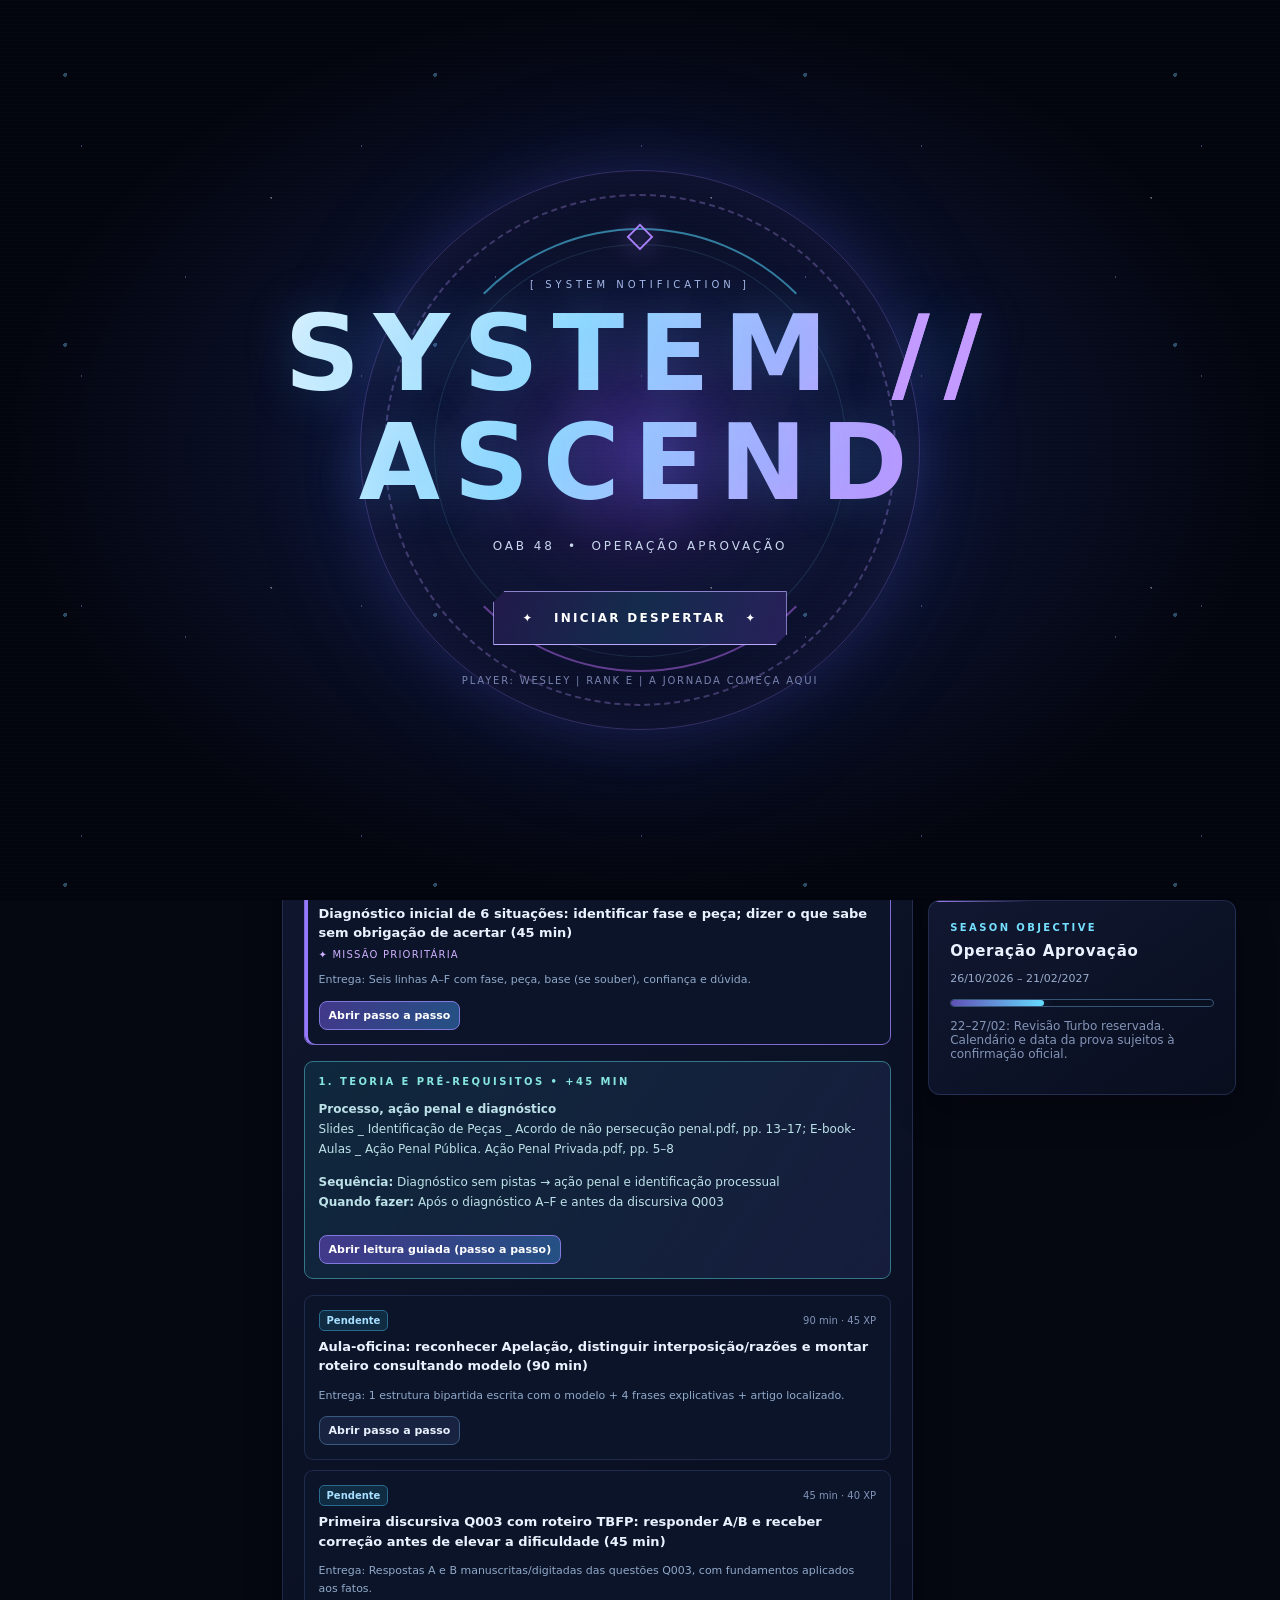
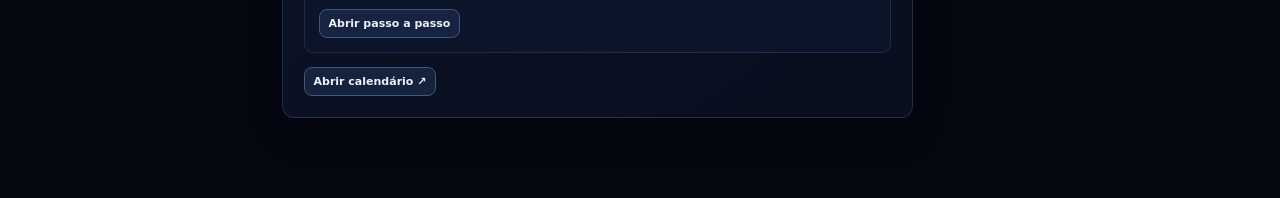
==== index.html @ 689d6683 "feat: reserve optimized daily schedule UI and activate integrated 119-day planning layer" ====
<!doctype html>
<html lang="pt-BR"><head><meta charset="utf-8"><meta name="viewport" content="width=device-width,initial-scale=1"><meta name="theme-color" content="#050711"><meta name="description" content="SYSTEM // ASCEND — OAB 48. Jornada de 119 dias, 274 missões e progressão baseada em evidências."><title>SYSTEM // ASCEND | OAB 48</title><link rel="stylesheet" href="./ascend-v3.css"></head>
<body><div class="background-fx" aria-hidden="true"></div>
<section class="intro" id="intro" aria-label="Tela de despertar">
<div class="intro-sky" aria-hidden="true"></div><div class="gate" aria-hidden="true"><div class="gate-core"></div><div class="seal"></div></div>
<div class="intro-content"><div class="intro-shield" aria-hidden="true">◇</div><div class="intro-status">[ SYSTEM NOTIFICATION ]</div><h1 class="gradient-ink">SYSTEM <em>//</em><br>ASCEND</h1><p class="intro-sub">OAB 48 &nbsp;•&nbsp; OPERAÇÃO APROVAÇÃO</p><button class="enter-button" id="enterBtn">✦ &nbsp; INICIAR DESPERTAR &nbsp; ✦</button><div class="intro-footer" id="introFooter">PLAYER: WESLEY &nbsp; | &nbsp; RANK E &nbsp; | &nbsp; A JORNADA COMEÇA AQUI</div></div>
</section>
<div class="shell"><aside class="sidebar" aria-label="Navegação principal">
<div class="brand"><div class="brand-logo"><span>ᛟ</span></div><div class="brand-copy"><div class="eyebrow">THE SYSTEM</div><strong>ASCEND // 48</strong></div></div>
<div class="nav-head">Menu do jogador</div><nav aria-label="Seções">
<button class="nav-btn active" data-page="dashboard" title="Painel"><span class="nav-icon">◈</span><span class="nav-text">Painel principal</span></button>
<button class="nav-btn" data-page="calendar" title="Calendário"><span class="nav-icon">▦</span><span class="nav-text">119 dias</span></button>
<button class="nav-btn" data-page="theory" title="Teoria"><span class="nav-icon">◧</span><span class="nav-text">Teoria: e-books e slides</span></button>
<button class="nav-btn" data-page="quality" title="Correções"><span class="nav-icon">✥</span><span class="nav-text">Correção e prioridades</span></button>
<button class="nav-btn" data-page="pieces" title="Peças"><span class="nav-icon">⚔</span><span class="nav-text">Arsenal de peças</span></button>
<button class="nav-btn" data-page="questions" title="Discursivas"><span class="nav-icon">✎</span><span class="nav-text">Discursivas</span></button>
<button class="nav-btn" data-page="sims" title="Simulados"><span class="nav-icon">♜</span><span class="nav-text">Boss Battles</span></button>
<button class="nav-btn" data-page="reviews" title="Revisões"><span class="nav-icon">◉</span><span class="nav-text">Revisões e erros</span></button>
<button class="nav-btn" data-page="awards" title="Conquistas"><span class="nav-icon">✧</span><span class="nav-text">Conquistas</span></button>
<button class="nav-btn" data-page="settings" title="Dados"><span class="nav-icon">⚙</span><span class="nav-text">Dados e backup</span></button>
</nav><div class="sidebar-footer"><span class="eyebrow">SYSTEM DIRECTIVE</span><div>XP não é domínio.<br>Corrigir, repetir, evoluir.</div><div style="margin-top:12px"><a href="./oab48-v2.html">V2 preservada ↗</a></div></div></aside>
<main class="system-main">
<div class="topline"><div><div class="eyebrow" id="pageEyebrow">PLAYER STATUS // OAB 48</div><h2 class="title" id="pageTitle">Painel de evolução</h2></div><div class="top-actions"><div class="chip" id="clockDate"></div><span class="chip">◈ <span id="globalRank">RANK E</span></span><button class="btn small-btn" id="backToIntro" title="Mostrar tela de entrada">↩ Despertar</button></div></div>
<section class="page active" id="page-dashboard">
<div class="grid">
<div class="panel hero span-12"><div><div class="eyebrow">[ PLAYER IDENTIFIED ]</div><h3>WESLEY <span class="gradient-ink">// CAÇADOR</span></h3><p>Uma missão por vez. Cada resposta corrigida fortalece a próxima. Nenhuma conquista será inventada.</p><div class="statsline"><span id="heroDays">Dia 0/119</span><span>Prova-alvo: 28/02/2027*</span></div><div style="max-width:360px;margin-top:12px"><div class="progress"><span id="heroXpBar"></span></div><div class="statsline"><span id="heroXp">0 XP</span><span id="heroLevel">LV 01</span></div></div></div><div class="hero-orbit"><strong id="heroRank">E</strong><small>RANK</small></div></div>
<div class="panel metric span-3"><div class="label">MISSÕES VALIDADAS</div><div class="value number" id="statMissions">0 / 274</div><div class="hint">Exigência: evidência + correção</div></div>
<div class="panel metric span-3"><div class="label">PEÇAS INTEGRAIS</div><div class="value number" id="statPieces">0 / 45</div><div class="hint">Inclui simulados; sem dupla contagem</div></div>
<div class="panel metric span-3"><div class="label">DISCURSIVAS</div><div class="value number" id="statQuestions">0 / 145</div><div class="hint">Produzidas e corrigidas</div></div>
<div class="panel metric span-3"><div class="label">BOSS BATTLES</div><div class="value number" id="statSims">0 / 15</div><div class="hint">Completos e corrigidos</div></div>
<div class="panel padded span-8"><div class="section-head"><div><div class="eyebrow">DAILY PROTOCOL</div><h3 class="heading">Missões do dia selecionado</h3></div><div class="dates"><button class="btn small-btn" id="prevDay">‹</button><input type="date" id="daySelect" aria-label="Selecionar dia" style="width:145px"><button class="btn small-btn" id="nextDay">›</button></div></div><div id="dayHeading" class="muted small"></div><div id="optimizedDayBudget"></div><div id="dailyMissions"></div><div class="actions"><button class="btn small-btn" data-goto="calendar">Abrir calendário ↗</button></div></div>
<div class="span-4"><div class="panel padded"><div class="eyebrow">FOCUS MODE</div><h3 class="heading" style="margin-top:8px">Cronômetro de estudo</h3><label for="timerMission">Atividade vinculada</label><select id="timerMission"></select><div class="timer" id="timerDigits">00:00:00</div><div class="timer-text" id="timerMeta">Tempo bruto: 0 min · Pausas: 0 min</div><div class="actions"><button class="btn primary small-btn" id="timerStart">Iniciar</button><button class="btn small-btn" id="timerPause">Pausar</button><button class="btn small-btn" id="timerEnd">Encerrar</button></div><div class="notice">Tempo efetivo = intervalo total − pausas marcadas. Tempo não comprova domínio.</div></div><div class="panel padded" style="margin-top:15px"><div class="eyebrow">SEASON OBJECTIVE</div><h3 class="heading" style="margin-top:9px">Operação Aprovação</h3><div class="statsline"><span>26/10/2026 – 21/02/2027</span></div><div class="progress" style="margin-top:14px"><span id="seasonBar"></span></div><p class="muted small">22–27/02: Revisão Turbo reservada. Calendário e data da prova sujeitos à confirmação oficial.</p></div></div></div></section>
<section class="page" id="page-quality"><div class="grid">
<div class="panel padded span-12"><div class="eyebrow">MASTER PROTOCOL // QUALIDADE</div><h3 class="heading" style="margin-top:10px">Seis peças principais + correção escrita</h3><p class="muted small">Priorização por desempenho, sem excluir modalidades menos frequentes. Peças históricas ainda não resolvidas contam como primeiro contato; repetir não conta como caso inédito.</p><div id="qualityStats"></div></div>
<div class="panel padded span-7"><h3 class="heading">Plano de correção e reteste</h3><p class="muted small">Cada sessão mostra exatamente o que fazer e quando. Só marque realizada após corrigir e produzir evidência.</p><div id="qualitySlots"></div></div>
<div class="panel padded span-5"><h3 class="heading">Especialização nas seis peças</h3><div id="qualityPrimary"></div><div class="notice">Espelho oficial FGV apenas se fonte e edição forem identificadas. Nos outros casos, correção pedagógica discriminada item a item, nunca apresentada como espelho oficial.</div></div>
<div class="panel padded span-12"><h3 class="heading">Provas anteriores e simulados autorais</h3><p class="muted small">A origem do enunciado não determina se ele já foi visto pelo estudante. O registro da exposição é feito individualmente e preservado entre atualizações.</p><div id="qualityExamRules"></div></div>
</div></section>
<section class="page" id="page-calendar"><div class="grid"><div class="panel padded span-7"><div class="section-head"><h3 class="heading">Mapa de 119 dias</h3><div class="dates"><button class="btn small-btn" id="prevMonth">‹</button><span class="chip" id="calMonth"></span><button class="btn small-btn" id="nextMonth">›</button></div></div><div class="calendar" id="calGrid"></div><div class="calendar-legend">● Dia com missão &nbsp; · &nbsp; Sábados: descanso programado, sem penalidade</div></div><div class="panel padded span-5"><div class="eyebrow">DAY LOG</div><h3 class="heading" id="calDayTitle" style="margin-top:9px">Selecione uma data</h3><div id="calDayDetails" class="small"></div><button class="btn primary" id="openCalendarDay">Ver missões no painel</button></div></div></section>
<section class="page" id="page-theory"><div class="grid"><div class="panel padded span-12"><div class="eyebrow">KNOWLEDGE PATH // ESTUDO REAL</div><h3 class="heading" style="margin-top:9px">Trilha de teoria — e-books e slides</h3><p class="muted small">Cada dia útil tem um bloco complementar de leitura e aplicação. As páginas vêm dos materiais citados no plano V1.2. Não pressupõe leitura integral de PDFs ainda não auditados.</p><div id="theoryOverview"></div><div class="notice">Os 334h do plano-base já estavam preenchidos. Esta trilha acrescenta tempo de estudo à programação: registre o tempo real, e ajuste leituras extensas conforme a necessidade. Sábados permanecem livres.</div></div><div class="panel padded span-12"><div class="section-head"><h3 class="heading">Leituras por data e material</h3><span class="tag blue">Nomes e páginas rastreáveis</span></div><div id="theorySchedule"></div></div></div></section>
<section class="page" id="page-pieces"><div class="panel padded"><div class="section-head"><div><div class="eyebrow">ARSENAL // MASTERY</div><h3 class="heading" style="margin-top:8px">Matriz de peças e modalidades</h3></div><button class="btn primary" data-eval="Peça">+ Registrar correção</button></div><div class="notice">Reconhecer → localizar no Vade → reproduzir → escrever teses → peça guiada → integral autônoma → simulado. Os níveis abaixo dependem de registro de desempenho, não de XP.</div><div class="scroll"><table class="table"><thead><tr><th>Modalidade</th><th>Etapa demonstrada</th><th>Peças corrigidas</th><th>Último treino</th><th>Ação</th></tr></thead><tbody id="pieceRows"></tbody></table></div></div><div class="panel padded" style="margin-top:16px"><div class="section-head"><h3 class="heading">Banco de casos P001–P027</h3><span class="tag blue">Padrões protegidos até a tentativa</span></div><label for="pieceCatalogSearch">Buscar peça ou ID</label><input id="pieceCatalogSearch" placeholder="Ex.: P016, Apelação"><div id="v12PieceCatalog" class="v12-list"></div></div></section>
<section class="page" id="page-questions"><div class="grid"><div class="panel padded span-7"><div class="section-head"><h3 class="heading">Treinamento discursivo</h3><button class="btn primary" data-eval="Discursiva">+ Registrar avaliação</button></div><div class="notice">Itens A/B em TBFP: tese → base legal → fatos → pedido. Os enunciados e gabaritos não são expostos antecipadamente neste painel.</div><div id="questionsList"></div></div><div class="panel padded span-5"><h3 class="heading">Resultados documentados</h3><div id="questionHistory"></div></div></div><div class="panel padded" style="margin-top:16px"><div class="section-head"><h3 class="heading">Catálogo Q001–Q100</h3><span class="tag blue">Enunciados sem gabarito</span></div><label for="questionCatalogSearch">Buscar por número ou assunto</label><input id="questionCatalogSearch" placeholder="Ex.: Q003, ação penal"><div id="v12QuestionCatalog" class="v12-list"></div></div></section>
<section class="page" id="page-sims"><div class="grid"><div class="panel padded span-8"><div class="section-head"><div><div class="eyebrow">BOSS BATTLE</div><h3 class="heading">15 janelas condicionais de simulado</h3></div><button class="btn primary" data-eval="Simulado">+ Registrar resultado</button></div><div class="notice">Só conta como completo após peça + 4 discursivas + correção. O portão de prontidão pode transformar a janela em oficina guiada.</div><div id="simList"></div></div><div class="panel padded span-4"><h3 class="heading">Notas dos simulados</h3><div id="simHistory"></div></div></div></section>
<section class="page" id="page-reviews"><div class="grid"><div class="panel padded span-7"><h3 class="heading">Revisões D+1 / 7 / 15 / 30</h3><div id="reviewList"></div></div><div class="panel padded span-5"><h3 class="heading">Banco de erros</h3><form id="errorForm"><label>Tópico ou peça</label><input name="topic" required maxlength="150" placeholder="Apelação — tempestividade"><label>Erro observado e correção</label><textarea name="detail" required placeholder="Registre somente erro efetivamente identificado"></textarea><button class="btn primary">Registrar erro</button></form><div id="errorList"></div></div></div></section>
<section class="page" id="page-awards"><div class="panel padded"><div class="eyebrow">ACHIEVEMENT UNLOCKED</div><h3 class="heading" style="margin-top:8px">Conquistas desbloqueadas por evidências</h3><div class="grid" id="awardsList"></div></div></section>
<section class="page" id="page-settings"><div class="grid"><div class="panel padded span-6"><h3 class="heading">Dados, sincronização e backup</h3><div class="notice">Os registros ficam neste navegador. Nenhuma sincronização automática com ChatGPT, Notion ou outros dispositivos. Exporte periodicamente.</div><div class="actions"><button class="btn" id="undoV12Btn">↶ Desfazer migração V1.2</button><button class="btn primary" id="exportBtn">↓ Exportar backup JSON</button><button class="btn" id="importBtn">↑ Importar backup</button><input type="file" id="importFile" accept=".json,application/json" class="hidden"><input type="file" id="pdfFileInput" accept=".pdf,application/pdf" class="hidden"></div><hr><div class="muted small" id="dataStatus"></div><p class="muted small">A V1 e a V2 foram preservadas. Dados anteriores compatíveis são migrados sem serem apagados.</p></div><div class="panel padded span-6"><h3 class="heading">Registrar missão própria</h3><form id="customForm"><label>Descrição</label><input name="title" required maxlength="150"><div class="form-row"><div><label>Data</label><input name="date" type="date" required></div><div><label>Categoria</label><select name="type"><option value="teoria">Estudo</option><option value="discursiva">Discursiva</option><option value="treino_guiado_peca">Oficina de peça</option><option value="revisao">Revisão</option></select></div></div><label>Referência do material</label><input name="source" placeholder="Arquivo e página, quando conhecido"><button class="btn primary">Criar missão</button></form></div><div class="panel padded span-12"><h3 class="heading">Origem e controle</h3><p class="muted small">Fonte de verdade: plano ASCEND v1.1 (119 dias / 274 missões), enviado pelo usuário. IDs mantidos para atualizações futuras sem duplicação. A programação e as páginas vieram do arquivo recebido e ainda dependem da auditoria final dos PDFs.</p><div class="actions"><a class="btn" href="./oab48-v2.html">Consultar V2 legada ↗</a><a class="btn" href="./legacy.html">Consultar V1 legada ↗</a><a class="btn" href="./data/plano-oab48-119-dias-v1.1.json">Ver plano original ↗</a></div><p class="muted small">Corte legislativo indicado no plano: 21/09/2026, sujeito à confirmação da documentação oficial.</p></div></div></section>
</main></div>
<dialog class="dialog" id="missionDialog"><header><h2 id="missionDialogTitle">Registro da missão</h2><button class="close-btn" data-close="missionDialog" aria-label="Fechar">×</button></header><p class="subheading" id="missionDialogHelp"></p><div id="v12MissionOutline" class="v12-mission-outline"></div><div id="v12MissionAction"></div><form id="missionForm"><input type="hidden" name="id"><label>Produção realizada / evidência (obrigatória)</label><textarea name="evidence" required minlength="10" placeholder="Descreva o que escreveu, a produção enviada e a referência da correção."></textarea><label>Referência, arquivo ou link da produção (opcional)</label><input name="evidence_link" placeholder="Ex.: foto manuscrita, documento, link"><div class="form-row"><div><label>Tempo efetivo real (min)</label><input name="actual_minutes" type="number" min="0" max="9999" step="1"></div><div><label>Etapa efetivamente realizada</label><select name="learning_stage"><option value="reconhecimento">Reconhecimento / fundamento</option><option value="guiado">Com modelo / orientado</option><option value="integral_consulta">Integral com consulta</option><option value="autonomo">Integral sem modelo</option></select></div></div><div class="actions"><button class="btn primary" type="submit">Enviar para revisão</button></div></form><hr><div id="validateBlock" class="hidden"><h3 class="heading">Validação após correção</h3><p class="subheading">Só registre uma validação que realmente ocorreu. Esta ação é manual; o aplicativo não corrige respostas.</p><form id="validateForm"><input type="hidden" name="id"><label>O que o mentor verificou ou corrigiu? (obrigatório)</label><textarea name="correction" required minlength="10"></textarea><div class="form-row"><div><label>Resultado do treinamento</label><select name="outcome"><option value="validado">Produção validada</option><option value="ajustar">Precisa de nova tentativa</option></select></div><div><label>Peça produzida integralmente?</label><select name="is_full_piece"><option value="false">Não</option><option value="true">Sim, com correção</option></select></div></div><div class="form-row"><div><label>Modelo utilizado?</label><select name="used_model"><option value="true">Sim</option><option value="false">Não</option></select></div><div><label>Identificador da correção</label><input name="correction_ref" placeholder="Ex.: chat, espelho, data" required></div></div><button class="btn primary">Registrar resultado verificado</button></form></div></dialog>
<dialog class="dialog" id="gradeDialog"><header><h2 id="gradeDialogTitle">Registrar correção</h2><button class="close-btn" data-close="gradeDialog">×</button></header><p class="subheading">Não invente notas. Quando houver espelho oficial, cite-o; caso contrário, classifique a avaliação como pedagógica.</p><form id="gradeForm"><input type="hidden" name="type"><label>Peça, questão, simulado ou caso</label><input name="topic" required maxlength="160"><div class="form-row"><div><label>Data da correção</label><input name="date" type="date" required></div><div><label>Base da avaliação</label><select name="basis"><option value="Pedagógica">Pedagógica</option><option value="Espelho oficial identificado">Espelho oficial identificado</option></select></div></div><div class="form-row"><div><label>Nota da peça / questão</label><input name="score" type="number" min="0" max="10" step=".01" required></div><div><label>Máximo da peça / questão</label><input name="max" type="number" min=".01" max="10" step=".01" value="5" required></div></div><div id="simGradeFields" class="hidden"><div class="form-row"><div><label>Nota das discursivas (0–5)</label><input name="disc_score" type="number" min="0" max="5" step=".01"></div><div><label>Peça + 4 A/B concluídas?</label><select name="complete"><option value="false">Não</option><option value="true">Sim, com correção</option></select></div></div></div><div class="form-row"><div><label>Modalidade de aprendizagem</label><select name="learning_stage"><option value="guiado">Com apoio</option><option value="integral_consulta">Integral com Vade</option><option value="autonomo">Sem modelo</option></select></div><div><label>Peça integral corrigida?</label><select name="is_full_piece"><option value="false">Não</option><option value="true">Sim</option></select></div></div><label>Correção aplicada / referência do espelho (obrigatória)</label><textarea name="feedback" required minlength="12"></textarea><button class="btn primary">Salvar avaliação documentada</button></form></dialog>
<div class="snackbar hidden" id="snackbar" role="status" aria-live="polite"></div>
<link rel="stylesheet" href="./ascend-v12.css"><link rel="stylesheet" href="./ascend-dia1.css"><link rel="stylesheet" href="./ascend-teoria.css"><link rel="stylesheet" href="./ascend-qualidade.css"><script src="./ascend-v3.js" defer></script><script src="./ascend-v12.js" defer></script><script src="./ascend-dia1.js" defer></script><script src="./ascend-curriculo.js" defer></script><script src="./ascend-teoria.js" defer></script><script src="./ascend-qualidade.js" defer></script><link rel="stylesheet" href="./ascend-otimizado.css"><script src="./ascend-otimizado.js" defer></script></body></html>
---- ascend-v3.css ----
:root{color-scheme:dark;--bg:#050711;--base:#080d1d;--card:#0d1429;--card2:#0a1023;--stroke:rgba(116,144,236,.2);--stroke2:rgba(122,201,255,.32);--ink:#eaf2ff;--sub:#8394b7;--cyan:#75dfff;--violet:#ac83ff;--pink:#f598fa;--gold:#edd08c;--ok:#66deb9;--red:#f497ab;font-family:Inter,"Segoe UI",ui-sans-serif,system-ui,-apple-system,sans-serif}
*{box-sizing:border-box}html{scroll-behavior:smooth}body{margin:0;color:var(--ink);background:var(--bg);min-height:100vh;overflow-x:hidden}button,input,select,textarea{font:inherit}button{cursor:pointer}button:disabled{opacity:.35;cursor:not-allowed}a{color:var(--cyan)}button:focus-visible,input:focus-visible,select:focus-visible,textarea:focus-visible{outline:2px solid var(--cyan);outline-offset:3px}::selection{background:#5f44aa;color:white}
.background-fx{position:fixed;inset:0;pointer-events:none;z-index:-1;background:radial-gradient(circle at 83% 8%,rgba(72,35,132,.24),transparent 35%),radial-gradient(circle at 2% 88%,rgba(12,78,113,.20),transparent 32%),linear-gradient(transparent 97%,rgba(97,125,226,.045) 100%),#050711;background-size:auto,auto,100% 45px,auto}.background-fx:after{content:"";position:absolute;inset:0;background:linear-gradient(90deg,transparent 97%,rgba(88,151,252,.05));background-size:48px}
.eyebrow{font-size:10px;font-weight:800;letter-spacing:.24em;color:var(--cyan);text-transform:uppercase}.muted{color:var(--sub)}.small{font-size:12px}.tiny{font-size:10px}.title{font-family:"Segoe UI",system-ui,sans-serif;font-weight:850;letter-spacing:.055em;margin:0}.gradient-ink{background:linear-gradient(115deg,#e2f8ff,#95ddff 38%,#c09aff 83%);color:transparent;background-clip:text;-webkit-background-clip:text}.divider{height:1px;background:var(--stroke);margin:14px 0}.number{font-variant-numeric:tabular-nums}.hidden{display:none!important}
.intro{position:fixed;inset:0;background:#03050e;z-index:100;display:grid;place-items:center;overflow:hidden;transition:opacity .85s ease,visibility .85s ease}.intro:before{content:"";position:absolute;inset:0;background:radial-gradient(ellipse at center,#241750 0%,#0e1433 24%,#03050e 70%)}.intro:after{content:"";position:absolute;inset:0;pointer-events:none;background:repeating-linear-gradient(0deg,transparent 0px,transparent 3px,rgba(159,175,255,.015) 4px);mix-blend-mode:screen}.intro-sky{position:absolute;inset:-40%;background-image:radial-gradient(1px 1px at 12% 20%,#a8a4ff 98%,transparent),radial-gradient(2px 2px at 56% 61%,#79caff 98%,transparent),radial-gradient(1px 1px at 78% 43%,#fff 98%,transparent),radial-gradient(1px 1px at 25% 77%,#c5a4ff 98%,transparent);background-size:280px 230px,370px 270px,440px 390px,310px 360px;opacity:.35;animation:sky 60s linear infinite}.gate{position:absolute;width:min(75vw,560px);aspect-ratio:1;border-radius:50%;border:1px solid rgba(153,125,255,.3);box-shadow:0 0 60px rgba(91,58,200,.2),0 0 130px rgba(31,126,224,.12),inset 0 0 65px rgba(114,99,239,.12);animation:breathe 4s ease-in-out infinite}.gate:before,.gate:after{content:"";position:absolute;border-radius:50%;inset:23px;border:2px dashed rgba(181,151,255,.3);animation:rotate 38s linear infinite}.gate:after{inset:57px;border:2px solid transparent;border-top-color:rgba(85,215,255,.55);border-bottom-color:rgba(184,107,247,.5);animation:rotate 21s linear infinite reverse}.gate-core{position:absolute;inset:22%;border-radius:50%;background:radial-gradient(circle,rgba(130,78,249,.23),rgba(27,21,62,.17) 52%,transparent 70%);filter:blur(13px)}.seal{position:absolute;width:74%;height:74%;top:13%;left:13%;border-radius:50%;border:1px solid rgba(122,211,255,.13);transform:rotate(45deg)}.intro-content{position:relative;text-align:center;max-width:780px;padding:25px;z-index:2}.intro-shield{font-size:35px;color:var(--violet);text-shadow:0 0 24px #b088ff}.intro-status{font-size:10px;color:#a7b9e8;letter-spacing:.40em;margin:25px 0 10px}.intro h1{font-size:clamp(48px,9vw,105px);letter-spacing:.13em;margin:0;line-height:1.04;text-shadow:0 0 50px rgba(67,157,247,.28)}.intro h1 em{font-style:normal;color:#c39aff}.intro-sub{color:#c9d6ee;font-size:12px;letter-spacing:.24em;margin:21px 0 38px}.enter-button{position:relative;min-width:245px;padding:19px 28px;border:1px solid #b7a7ff;background:linear-gradient(110deg,#211a4a,#142b4d,#28205a);color:white;letter-spacing:.19em;font-weight:850;font-size:12px;clip-path:polygon(11px 0,100% 0,100% calc(100% - 11px),calc(100% - 11px) 100%,0 100%,0 11px);box-shadow:0 0 30px #8f73fb55;transition:transform .25s,filter .25s}.enter-button:hover{transform:translateY(-3px) scale(1.025);filter:brightness(1.25)}.intro-footer{margin-top:30px;color:#7884b0;font-size:10px;letter-spacing:.18em}.intro.entering{opacity:0;visibility:hidden;pointer-events:none}.intro.entering .gate{transform:scale(2.2);opacity:0;transition:transform .85s,opacity .85s}.intro.entering .intro-content{transform:scale(1.17);opacity:0;transition:.8s}
@keyframes sky{to{transform:translate(12%,15%)}}@keyframes rotate{to{transform:rotate(360deg)}}@keyframes breathe{50%{box-shadow:0 0 100px rgba(114,77,227,.37),0 0 160px rgba(31,126,224,.2),inset 0 0 70px rgba(114,99,239,.22);transform:scale(1.035)}}
.shell{max-width:1510px;margin:auto;display:grid;grid-template-columns:238px minmax(0,1fr);min-height:100vh}.sidebar{border-right:1px solid var(--stroke);background:linear-gradient(180deg,rgba(12,17,39,.9),rgba(7,10,23,.89));padding:29px 15px;display:flex;flex-direction:column;gap:20px;position:sticky;top:0;height:100vh}.brand{display:flex;align-items:center;gap:12px;padding:3px 8px 21px;border-bottom:1px solid var(--stroke)}.brand-logo{width:41px;height:41px;display:grid;place-items:center;background:linear-gradient(135deg,#253261,#10162e);border:1px solid #7b84e5;transform:rotate(45deg);box-shadow:0 0 20px #8e70ff30}.brand-logo span{font-weight:950;color:var(--cyan);transform:rotate(-45deg);font-size:22px}.brand strong{font-size:14px;letter-spacing:.13em}.nav-head{color:#63729d;text-transform:uppercase;font-size:9px;letter-spacing:.2em;padding:0 13px}.nav-btn{background:transparent;border:1px solid transparent;border-radius:8px;color:#a9b8d7;display:flex;align-items:center;gap:11px;width:100%;padding:12px 13px;text-align:left;font-size:12px;transition:.2s}.nav-btn:hover,.nav-btn.active{background:linear-gradient(90deg,#34214e99,#14224055);color:white;border-color:#8065ac55}.nav-btn.active{box-shadow:inset 3px 0 0 #a989f9}.nav-icon{font-size:17px;width:22px;text-align:center;color:var(--cyan)}.sidebar-footer{margin-top:auto;font-size:10px;color:#7887a8;padding:14px;border-top:1px solid var(--stroke);line-height:1.8}.system-main{padding:28px clamp(18px,3.4vw,48px) 80px;min-width:0}.topline{display:flex;justify-content:space-between;gap:20px;align-items:center;flex-wrap:wrap;margin-bottom:25px}.topline h2{margin:5px 0 0;font-size:clamp(22px,3.1vw,33px)}.top-actions{display:flex;gap:9px;align-items:center}.chip{display:inline-flex;gap:8px;align-items:center;padding:7px 10px;background:#151d39;border:1px solid var(--stroke);border-radius:7px;color:#bed8f2;font-size:11px}.btn{border:1px solid #3a597e;background:rgba(31,48,82,.58);border-radius:8px;padding:10px 14px;color:var(--ink);font-size:12px;font-weight:700;transition:transform .2s,background .2s,border-color .2s}.btn:hover{transform:translateY(-1px);border-color:var(--cyan);background:#1b3152}.btn.primary{border-color:#8279df;background:linear-gradient(110deg,#42388a,#245184);color:#fff}.btn.danger{border-color:#74465d;color:#ffd6e0}.btn.small-btn{padding:7px 9px;font-size:11px}.btn.flat{background:none;border:1px solid #333e61}.page{display:none}.page.active{display:block;animation:pageIn .33s ease}@keyframes pageIn{from{opacity:.3;transform:translateY(8px)}to{opacity:1;transform:translateY(0)}}
.panel{position:relative;border:1px solid var(--stroke);border-radius:12px;background:linear-gradient(145deg,rgba(19,26,53,.90),rgba(9,15,31,.94));box-shadow:0 16px 40px #0003;overflow:hidden}.panel:before{content:"";position:absolute;top:0;left:0;width:100px;height:1px;background:linear-gradient(90deg,var(--violet),transparent)}.padded{padding:21px}.heading{font-size:15px;letter-spacing:.05em;margin:0 0 12px}.grid{display:grid;grid-template-columns:repeat(12,minmax(0,1fr));gap:15px}.span-8{grid-column:span 8}.span-7{grid-column:span 7}.span-6{grid-column:span 6}.span-5{grid-column:span 5}.span-4{grid-column:span 4}.span-3{grid-column:span 3}.span-12{grid-column:span 12}.hero{padding:27px 30px;background:radial-gradient(ellipse at 90% 15%,#4b286b40,transparent 48%),linear-gradient(130deg,#151b3a,#0a1027 70%);min-height:235px;display:flex;align-items:center;justify-content:space-between;gap:22px;flex-wrap:wrap}.hero h3{font-size:clamp(26px,3.5vw,43px);margin:8px 0 4px;letter-spacing:.02em}.hero p{font-size:13px;color:#a6b6d6;max-width:530px;line-height:1.6}.hero-orbit{width:140px;height:140px;border:1px solid #a779ff66;border-radius:50%;display:grid;place-items:center;position:relative;box-shadow:0 0 45px #7d5bbf42,inset 0 0 30px #6e62ef23}.hero-orbit:before{content:"";position:absolute;inset:12px;border:1px dashed #7896d965;border-radius:50%;animation:rotate 25s linear infinite}.hero-orbit strong{font-size:40px;color:#d4b9ff;text-shadow:0 0 30px #7e51ff}.hero-orbit small{position:absolute;bottom:20px;font-size:9px;letter-spacing:.18em;color:#94a7d9}.progress{height:8px;border:1px solid #365475;border-radius:15px;background:#091022;overflow:hidden}.progress>span{display:block;height:100%;background:linear-gradient(90deg,#6050b6,#65dbff);border-radius:12px;box-shadow:0 0 14px #699fea6a}.metric{padding:16px 18px;min-height:100px}.metric .value{font-size:26px;font-weight:850;margin:8px 0 2px;color:#ecf2ff}.metric .label{font-size:10px;color:#8da2c3;letter-spacing:.09em}.metric .hint{font-size:10px;color:#8ba4c8}.item{background:#0b1429;border:1px solid rgba(118,143,225,.19);border-radius:9px;padding:14px;margin:10px 0}.item-title{font-size:13px;font-weight:750;margin:6px 0;line-height:1.5}.item-meta{font-size:11px;color:#91a9c9;line-height:1.6}.item-actions{display:flex;gap:8px;flex-wrap:wrap;margin-top:12px}.tag{display:inline-flex;align-items:center;gap:5px;background:#1d2448;color:#c7beff;border:1px solid #4b4a7970;border-radius:5px;padding:4px 7px;font-size:10px;font-weight:700}.tag.green{color:#8bf1cc;border-color:#28795d;background:#113428}.tag.amber{color:#f8d5a1;border-color:#77603f;background:#2d241c}.tag.blue{color:#a7dfff;border-color:#296a8e;background:#102c43}.tag.red{color:#f7b9cb;border-color:#815068;background:#301824}.section-head{display:flex;justify-content:space-between;align-items:center;gap:15px;flex-wrap:wrap;margin-bottom:16px}.section-head .heading{margin:0}.dates{display:flex;gap:8px;align-items:center;flex-wrap:wrap}.statsline{display:flex;gap:12px;flex-wrap:wrap;color:#99accc;font-size:11px;margin:10px 0 0}.notice{padding:12px 14px;border-left:3px solid #8e8cff;background:#20244766;border-radius:4px;font-size:12px;line-height:1.7;color:#aebee1;margin:11px 0}.strong{color:#e6f3ff;font-weight:700}hr{border:0;border-top:1px solid var(--stroke);margin:16px 0}
label{display:block;font-size:11px;color:#a9bad7;margin:12px 0 6px;font-weight:700}input,select,textarea{width:100%;background:#080f22;border:1px solid #3a496f;border-radius:7px;color:#f1f6ff;padding:10px 11px;outline:none}textarea{min-height:96px;resize:vertical}input::placeholder,textarea::placeholder{color:#627397}.form-row{display:grid;grid-template-columns:1fr 1fr;gap:12px}.actions{display:flex;gap:8px;flex-wrap:wrap;margin-top:14px}.scroll{overflow-x:auto}.table{width:100%;border-collapse:collapse;font-size:12px}.table th,.table td{text-align:left;padding:11px 9px;border-bottom:1px solid var(--stroke);vertical-align:top}.table th{color:#7ca2c7;font-size:10px;letter-spacing:.10em;text-transform:uppercase}.table td{color:#c0d0e5}.table tr:hover td{background:#1b28403a}
.calendar{display:grid;grid-template-columns:repeat(7,minmax(0,1fr));gap:6px}.cal-heading{text-align:center;color:#8399bf;font-size:10px;padding:4px}.cal-day{min-height:68px;border:1px solid #293655;background:#10172c;border-radius:6px;text-align:left;color:#c9d8ef;padding:7px;display:flex;flex-direction:column;gap:5px;align-items:flex-start;font-size:12px}.cal-day.rest{opacity:.53}.cal-day.selected{border-color:#a789ff;box-shadow:inset 0 0 0 1px #a789ff}.cal-day.done-day{background:#12362f}.cal-day .dot{width:5px;height:5px;background:var(--cyan);border-radius:100%}.cal-day.empty{border:none;background:none;cursor:default}.cal-day:not(.empty):hover{border-color:var(--cyan)}.calendar-legend{font-size:11px;color:#8195b9;margin:12px 0}
.achievement{display:flex;align-items:center;gap:13px;border:1px solid #3d3a6977;background:#15183290;border-radius:8px;padding:13px}.achievement.locked{opacity:.4;filter:grayscale(.7)}.achievement .medal{font-size:24px}.achievement strong{font-size:12px}.achievement small{display:block;color:var(--sub);font-size:10px;margin-top:3px}.timeline{border-left:1px solid #39486b;padding-left:15px;margin-left:8px}.timeline .item{position:relative}.timeline .item:before{content:"";position:absolute;left:-21px;top:18px;height:9px;width:9px;border-radius:50%;background:#a98efc;box-shadow:0 0 12px #a98efc}.timer{font-variant-numeric:tabular-nums;letter-spacing:.12em;font-size:clamp(23px,4vw,39px);font-weight:850;color:#b9e7ff;margin:14px 0}.timer-text{font-size:11px;color:#8ba6c6}.progress-row{display:flex;align-items:center;gap:10px;font-size:11px;color:#91a3c7;margin-top:8px}.progress-row .progress{flex:1}
.dialog{width:min(660px,calc(100% - 20px));max-height:90vh;overflow:auto;background:#0a1126;color:var(--ink);border:1px solid #7975ca;border-radius:12px;box-shadow:0 30px 100px #000a;padding:24px}.dialog::backdrop{background:#000b;backdrop-filter:blur(9px)}.dialog h2{margin:0;font-size:20px}.dialog header{display:flex;justify-content:space-between;align-items:center;gap:10px}.close-btn{background:none;color:#b6c2e6;border:1px solid #354366;border-radius:6px;padding:4px 10px;font-size:18px}.dialog .subheading{font-size:12px;color:var(--sub);line-height:1.7}.dialog details summary{cursor:pointer;color:#b4dfff;font-size:12px}.dialog details{margin:10px 0}.snackbar{position:fixed;bottom:20px;right:20px;z-index:60;background:#1b2d4d;border:1px solid #6796b6;color:#eaf5ff;padding:13px 17px;border-radius:10px;max-width:320px;box-shadow:0 14px 35px #0009;font-size:12px;animation:pageIn .2s ease}.empty{color:#738aad;font-size:12px;padding:20px;border:1px dashed #2b3655;border-radius:8px;text-align:center}
@media(max-width:1100px){.sidebar{width:72px;padding:20px 9px}.shell{grid-template-columns:72px 1fr}.brand{justify-content:center;padding:0 0 17px}.brand .brand-copy,.nav-head,.nav-text,.sidebar-footer{display:none}.nav-btn{justify-content:center;padding:13px 7px}.nav-icon{font-size:20px}.span-7,.span-8,.span-5{grid-column:span 12}.span-4{grid-column:span 6}}
@media(max-width:720px){.sidebar{position:fixed;bottom:0;top:auto;width:100%;height:66px;z-index:30;display:flex;flex-direction:row;align-items:center;justify-content:space-around;gap:0;background:#0b132bea;border-top:1px solid #36486d;padding:5px 6px}.sidebar .brand,.sidebar-footer,.nav-head{display:none}.sidebar nav{display:flex;gap:1px;width:100%;justify-content:space-around}.nav-btn{width:auto;flex:1;padding:9px 5px;justify-content:center}.nav-icon{font-size:20px}.shell{display:block}.system-main{padding:20px 14px 92px}.topline{margin-bottom:14px}.topline h2{font-size:23px}.top-actions .chip{display:none}.span-3,.span-4,.span-6{grid-column:span 6}.hero{padding:22px;min-height:auto}.hero-orbit{width:102px;height:102px}.hero-orbit strong{font-size:29px}.hero-orbit small{bottom:9px;font-size:7px}.cal-day{min-height:55px;padding:5px}.form-row{grid-template-columns:1fr}.dialog{padding:17px}.intro h1{letter-spacing:.075em}.intro-sub{font-size:10px}.gate{width:90vw}}
@media(prefers-reduced-motion:reduce){*,*:before,*:after{animation-duration:.01ms!important;transition-duration:.01ms!important;scroll-behavior:auto!important}}

/* Ten mission sections: preserve touch targets on narrow screens. */
@media(max-width:720px){.sidebar nav{overflow-x:auto;justify-content:flex-start;overscroll-behavior-x:contain;scrollbar-width:thin}.sidebar .nav-btn{min-width:48px;flex:0 0 48px}.sidebar{touch-action:pan-x}.system-main{padding-bottom:110px}}
---- ascend-v12.css ----
.v12-mission-outline{margin:15px 0 18px}.v12-summary{display:grid;grid-template-columns:repeat(2,minmax(0,1fr));gap:9px;margin:12px 0}.v12-summary>div{background:linear-gradient(130deg,#111b38,#0a1228);border:1px solid #3b4870;border-radius:8px;padding:13px}.v12-summary strong{display:block;font-size:12px;margin-top:5px;color:#eaf3ff}.v12-section-title{color:#80deff;letter-spacing:.13em;font-size:10px;font-weight:800;text-transform:uppercase;margin:18px 0 9px}.v12-step{display:grid;grid-template-columns:40px minmax(0,1fr);gap:10px;padding:13px 0;border-bottom:1px solid #2e3958}.v12-step-num{display:grid;place-items:center;border:1px solid #6365b4;color:#d4c7ff;background:#29274b;border-radius:8px;min-height:36px;height:36px;font-weight:850;font-size:13px}.v12-step-body{line-height:1.65;font-size:12px;color:#d2dced}.v12-step-body p{margin:4px 0 7px;white-space:pre-line}.v12-step-head{display:flex;justify-content:space-between;gap:10px;align-items:center;color:#c6aaff;font-size:11px;font-weight:750}.v12-source{border:1px solid #334968;background:#0e1a31;border-radius:6px;margin:6px 0;padding:9px 10px;color:#c2d5ef;font-size:11px;line-height:1.5;overflow-wrap:anywhere}.v12-source strong{color:#f0f5ff;font-weight:650}.v12-source .btn{margin-top:8px;display:block}.v12-case{border:1px solid #7356b6;background:linear-gradient(140deg,#211b47aa,#112c3d78);padding:13px;border-radius:9px;margin:10px 0}.v12-case h4{color:#d9d2ff;margin:4px 0 8px;font-size:13px}.v12-case p{font-size:12px;line-height:1.6;margin:5px 0;color:#dfebfa}.v12-locked{padding:17px;border:1px solid #5f4476;border-radius:9px;background:#241b3344;margin:13px 0}.v12-locked h4{margin:0 0 7px;color:#e4c8ff}.v12-locked p{color:#bac5da;font-size:12px;line-height:1.7}.v12-list{max-height:480px;overflow:auto;display:grid;grid-template-columns:repeat(2,minmax(0,1fr));gap:9px;margin-top:10px}.v12-list .item{margin:0;min-width:0}.v12-list .item b{font-size:12px}.v12-list .item p{font-size:11px;color:#95b1ce}.v12-objective{border:1px solid #45478a;background:linear-gradient(120deg,#191c43,#0c1930);border-radius:9px;padding:15px;margin:10px 0}.v12-objective h3{font-size:14px;margin:4px 0}.v12-objective p{font-size:12px;color:#b5cae0;line-height:1.55}.v12-focus-tag{font-size:10px;color:#cfb1ff;letter-spacing:.12em}.v12-file-button{border-radius:5px;border:1px solid #47617e;padding:5px 7px;background:#14263d;color:#b6e8ff;font-size:11px;cursor:pointer;margin-top:8px}.v12-file-button:hover{background:#233c60}.v12-mission-outline summary{font-size:11px;color:#b8d8ff}.v12-note{color:#9fbee0;font-size:11px;line-height:1.65;margin:9px 0}.v12-phrase{color:#f8d5a1;font-size:11px}
@media(max-width:690px){.v12-summary,.v12-list{grid-template-columns:1fr}.v12-step{grid-template-columns:32px minmax(0,1fr)}}
---- ascend-dia1.css ----
/* Dia 1: diagnóstico pedagógico guiado, com respostas privadas e sem gabarito. */
.dia1-intro{margin:14px 0 10px;padding:18px;border:1px solid #5074a6;border-radius:11px;background:linear-gradient(125deg,#122746b0,#201e4294)}.dia1-intro h3{font-size:20px;margin:9px 0}.dia1-intro p{font-size:12px;line-height:1.7;color:#c4d6ed}.dia1-intro strong{color:#e8f4ff}.dia1-example{border:1px solid #2c6b7f;background:#0a2130b8;border-radius:8px;padding:15px;margin-top:14px}.dia1-example>strong{display:block;font-size:12px}.dia1-example em{color:#8fcbdc;font-size:12px}.dia1-example dl{display:grid;grid-template-columns:135px minmax(0,1fr);gap:7px 12px;margin:12px 0 0;font-size:11px;line-height:1.5}.dia1-example dt{font-weight:800;color:#8bcbee}.dia1-example dd{margin:0;color:#e4e9fa}.dia1-intro .dia1-caption{font-size:11px;color:#a4bcce}.dia1-progress{position:sticky;top:0;z-index:5;display:flex;gap:10px;justify-content:space-between;align-items:center;flex-wrap:wrap;background:#101a33;border:1px solid #495c95;border-radius:8px;padding:11px 13px;font-size:11px;color:#bad7ff;margin:15px 0}.dia1-progress span:first-child{font-weight:850;color:#e2e8ff}.dia1-progress span:last-child{color:#84b9a2}.dia1-cards{display:flex;flex-direction:column;gap:12px}.dia1-situation{border:1px solid #34486d;border-radius:11px;background:linear-gradient(150deg,#141b38,#0c1529);overflow:hidden}.dia1-situation[open]{border-color:#787dc1;box-shadow:0 7px 24px #02041255}.dia1-situation>summary{display:flex;gap:12px;align-items:center;padding:15px;cursor:pointer;list-style:none;transition:background .2s}.dia1-situation>summary::-webkit-details-marker{display:none}.dia1-situation>summary:hover{background:#2a2a5066}.dia1-index{height:37px;width:37px;flex:none;display:grid;place-items:center;border:1px solid #938bff;border-radius:8px;color:#dbd1ff;background:#262348;font-weight:850;font-size:16px}.dia1-summary{display:flex;flex-direction:column;flex:1;min-width:0}.dia1-summary strong{font-size:13px;color:#edf5ff;line-height:1.45}.dia1-summary small{font-size:10px;color:#9bb5db;margin-top:3px}.dia1-chip{font-size:9px;color:#99d8c1;border:1px solid #287765;border-radius:6px;padding:5px;white-space:nowrap}.dia1-card-body{padding:0 17px 20px;border-top:1px solid #344060}.dia1-story{font-size:13px;line-height:1.85;color:#e4edff;background:linear-gradient(120deg,#0e203b,#11192c);border-radius:8px;border-left:3px solid #7899e4;padding:16px 17px;margin:16px 0}.dia1-help{font-size:11px;line-height:1.6;color:#b2d9e9;background:#0d293b7a;border-radius:6px;padding:10px 12px}.dia1-fields{margin-top:10px;display:grid;grid-template-columns:1fr 1fr;gap:3px 13px}.dia1-fields label{font-size:11px;color:#b3cdf4;margin:12px 0 4px}.dia1-fields input,.dia1-fields select{min-width:0;border-color:#415683;font-size:12px;background:#070f22}.dia1-fields label:nth-of-type(5),.dia1-fields input:nth-of-type(4){grid-column:1/-1}.dia1-unsure{margin-top:15px}.dia1-original{font-size:11px;color:#91abc9;margin-top:18px;border-top:1px solid #344369;padding-top:12px}.dia1-original p{line-height:1.6}.dia1-finish{border:1px solid #4b6082;background:linear-gradient(125deg,#151c3b,#0b2639);border-radius:10px;padding:15px;margin:18px 0 20px}.dia1-finish p{font-size:12px;line-height:1.8;color:#bbd0eb}.dia1-finish strong{color:#f0f5ff}
@media(max-width:650px){.dia1-fields{grid-template-columns:1fr}.dia1-fields label:nth-of-type(5),.dia1-fields input:nth-of-type(4){grid-column:auto}.dia1-situation>summary{gap:8px;padding:12px}.dia1-chip{font-size:8px}.dia1-summary strong{font-size:12px}.dia1-card-body{padding:0 12px 16px}.dia1-example dl{grid-template-columns:1fr;gap:0}.dia1-example dt{margin-top:8px}.dia1-example dd{margin-top:3px}.dia1-progress{position:static}}
---- ascend-teoria.css ----
.theory-intro{background:linear-gradient(115deg,#121e3c,#111629);border:1px solid #52629b;border-radius:11px;padding:16px;margin:16px 0}.theory-intro strong{color:#cae8ff}.theory-metrics{display:grid;grid-template-columns:repeat(4,minmax(0,1fr));gap:9px}.theory-metric{padding:15px;border:1px solid #394d7a;border-radius:9px;background:#0a1429}.theory-metric strong{display:block;font-size:19px;color:#f0f4ff;margin:7px 0}.theory-metric small{font-size:10px;color:#9fb9d7}.theory-row{display:grid;grid-template-columns:100px minmax(0,1fr) 96px;align-items:center;gap:10px;border-bottom:1px solid #2c3c62;padding:13px 5px;font-size:12px}.theory-row strong{color:#dceafb}.theory-row .muted{font-size:11px;line-height:1.6}.theory-row .tag{justify-self:end}.theory-row .theory-file{overflow-wrap:anywhere;color:#9ed5ff;font-size:11px}.theory-row:hover{background:#1d295024}.theory-note{line-height:1.7;font-size:12px;color:#b4cbe8;margin:9px 0}.theory-banner{border:1px solid #35778a;border-radius:9px;background:linear-gradient(125deg,#10354a99,#161d3c);padding:14px;margin:16px 0}.theory-banner .eyebrow{color:#86e5df}.theory-banner .btn{margin-top:10px}.theory-banner p{font-size:12px;color:#bde1e8;line-height:1.7}.theory-check{font-size:11px;color:#c9bdff}.theory-source-count{font-size:11px;color:#a2bcdc}
@media(max-width:760px){.theory-metrics{grid-template-columns:repeat(2,minmax(0,1fr))}.theory-row{grid-template-columns:78px minmax(0,1fr);gap:6px}.theory-row .tag{grid-column:2;justify-self:start}.theory-row .theory-file{font-size:10px}}
---- ascend-qualidade.css ----
.quality-summary{display:grid;grid-template-columns:repeat(4,minmax(0,1fr));gap:10px;margin:15px 0}
.quality-summary>div{padding:14px 12px;border-radius:9px;border:1px solid #3c4c7b;background:linear-gradient(145deg,#111e39,#111329)}
.quality-summary small{color:#91afd0;font-size:10px;display:block;line-height:1.5}.quality-summary strong{font-size:22px;display:block;margin:8px 0;color:#e6f5ff}
.quality-scroll{max-height:700px;overflow:auto;padding:0 4px}.quality-scroll .item{margin:9px 0}
.quality-two{display:grid;grid-template-columns:repeat(2,minmax(0,1fr));gap:13px}.quality-two>div{padding:15px;border:1px solid #324c77;border-radius:9px;background:#0d1930}.quality-two b{font-size:13px}.quality-two p{line-height:1.6}.quality-day{border-top:1px solid #5d4c90;padding-top:15px;margin-top:18px}.quality-day .heading{margin:8px 0}
@media(max-width:900px){.quality-summary{grid-template-columns:repeat(2,minmax(0,1fr))}}
@media(max-width:610px){.quality-two{grid-template-columns:1fr}}
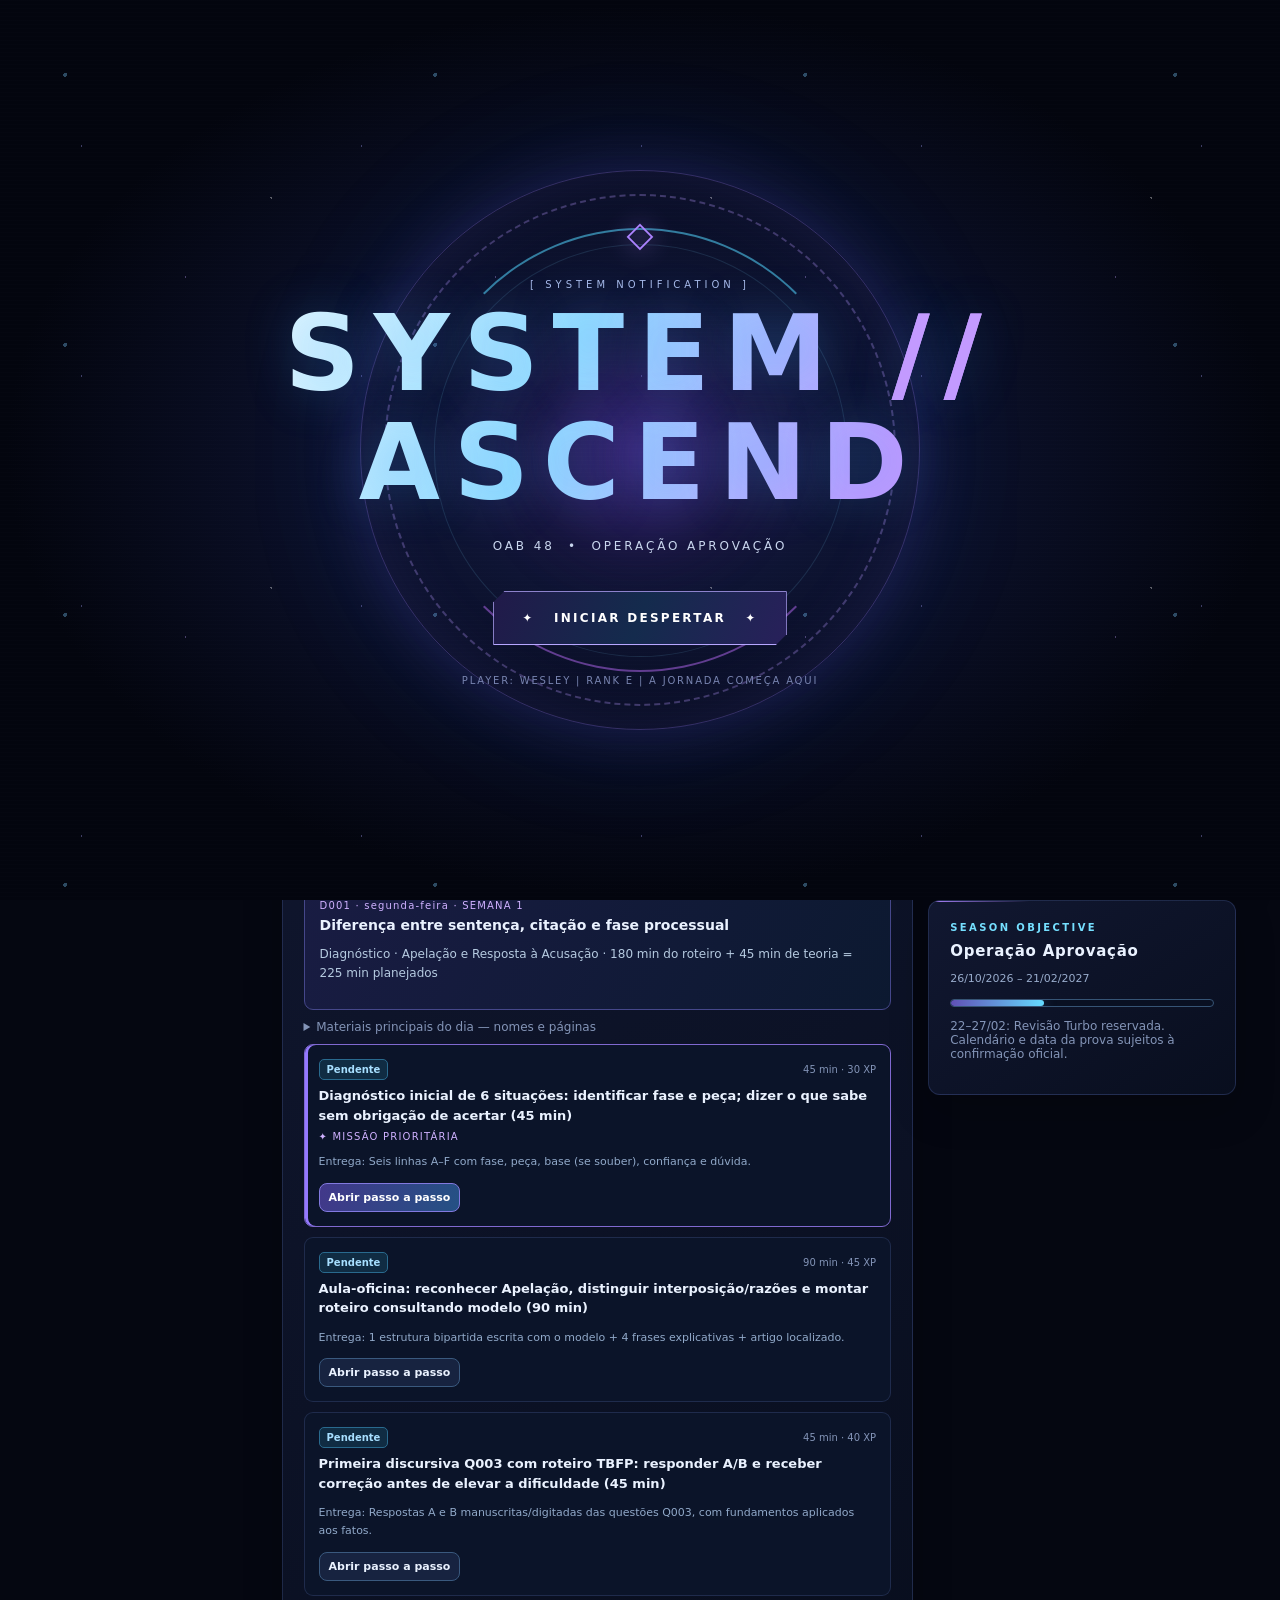
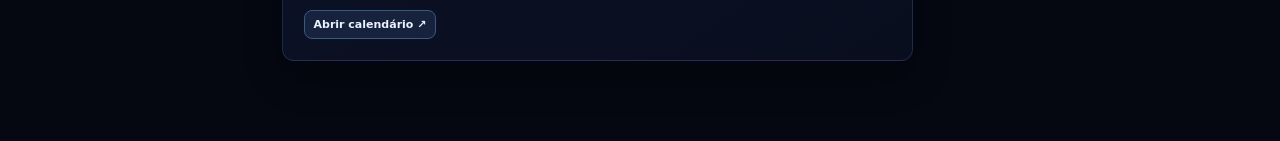
==== commit a55c94f6: "feat: activate CEISC gap-repair curriculum and six-piece FGV scoring checklists" ====
--- a/index.html
+++ b/index.html
@@ -48,4 +48,4 @@
 <dialog class="dialog" id="missionDialog"><header><h2 id="missionDialogTitle">Registro da missão</h2><button class="close-btn" data-close="missionDialog" aria-label="Fechar">×</button></header><p class="subheading" id="missionDialogHelp"></p><div id="v12MissionOutline" class="v12-mission-outline"></div><div id="v12MissionAction"></div><form id="missionForm"><input type="hidden" name="id"><label>Produção realizada / evidência (obrigatória)</label><textarea name="evidence" required minlength="10" placeholder="Descreva o que escreveu, a produção enviada e a referência da correção."></textarea><label>Referência, arquivo ou link da produção (opcional)</label><input name="evidence_link" placeholder="Ex.: foto manuscrita, documento, link"><div class="form-row"><div><label>Tempo efetivo real (min)</label><input name="actual_minutes" type="number" min="0" max="9999" step="1"></div><div><label>Etapa efetivamente realizada</label><select name="learning_stage"><option value="reconhecimento">Reconhecimento / fundamento</option><option value="guiado">Com modelo / orientado</option><option value="integral_consulta">Integral com consulta</option><option value="autonomo">Integral sem modelo</option></select></div></div><div class="actions"><button class="btn primary" type="submit">Enviar para revisão</button></div></form><hr><div id="validateBlock" class="hidden"><h3 class="heading">Validação após correção</h3><p class="subheading">Só registre uma validação que realmente ocorreu. Esta ação é manual; o aplicativo não corrige respostas.</p><form id="validateForm"><input type="hidden" name="id"><label>O que o mentor verificou ou corrigiu? (obrigatório)</label><textarea name="correction" required minlength="10"></textarea><div class="form-row"><div><label>Resultado do treinamento</label><select name="outcome"><option value="validado">Produção validada</option><option value="ajustar">Precisa de nova tentativa</option></select></div><div><label>Peça produzida integralmente?</label><select name="is_full_piece"><option value="false">Não</option><option value="true">Sim, com correção</option></select></div></div><div class="form-row"><div><label>Modelo utilizado?</label><select name="used_model"><option value="true">Sim</option><option value="false">Não</option></select></div><div><label>Identificador da correção</label><input name="correction_ref" placeholder="Ex.: chat, espelho, data" required></div></div><button class="btn primary">Registrar resultado verificado</button></form></div></dialog>
 <dialog class="dialog" id="gradeDialog"><header><h2 id="gradeDialogTitle">Registrar correção</h2><button class="close-btn" data-close="gradeDialog">×</button></header><p class="subheading">Não invente notas. Quando houver espelho oficial, cite-o; caso contrário, classifique a avaliação como pedagógica.</p><form id="gradeForm"><input type="hidden" name="type"><label>Peça, questão, simulado ou caso</label><input name="topic" required maxlength="160"><div class="form-row"><div><label>Data da correção</label><input name="date" type="date" required></div><div><label>Base da avaliação</label><select name="basis"><option value="Pedagógica">Pedagógica</option><option value="Espelho oficial identificado">Espelho oficial identificado</option></select></div></div><div class="form-row"><div><label>Nota da peça / questão</label><input name="score" type="number" min="0" max="10" step=".01" required></div><div><label>Máximo da peça / questão</label><input name="max" type="number" min=".01" max="10" step=".01" value="5" required></div></div><div id="simGradeFields" class="hidden"><div class="form-row"><div><label>Nota das discursivas (0–5)</label><input name="disc_score" type="number" min="0" max="5" step=".01"></div><div><label>Peça + 4 A/B concluídas?</label><select name="complete"><option value="false">Não</option><option value="true">Sim, com correção</option></select></div></div></div><div class="form-row"><div><label>Modalidade de aprendizagem</label><select name="learning_stage"><option value="guiado">Com apoio</option><option value="integral_consulta">Integral com Vade</option><option value="autonomo">Sem modelo</option></select></div><div><label>Peça integral corrigida?</label><select name="is_full_piece"><option value="false">Não</option><option value="true">Sim</option></select></div></div><label>Correção aplicada / referência do espelho (obrigatória)</label><textarea name="feedback" required minlength="12"></textarea><button class="btn primary">Salvar avaliação documentada</button></form></dialog>
 <div class="snackbar hidden" id="snackbar" role="status" aria-live="polite"></div>
-<link rel="stylesheet" href="./ascend-v12.css"><link rel="stylesheet" href="./ascend-dia1.css"><link rel="stylesheet" href="./ascend-teoria.css"><link rel="stylesheet" href="./ascend-qualidade.css"><script src="./ascend-v3.js" defer></script><script src="./ascend-v12.js" defer></script><script src="./ascend-dia1.js" defer></script><script src="./ascend-curriculo.js" defer></script><script src="./ascend-teoria.js" defer></script><script src="./ascend-qualidade.js" defer></script><link rel="stylesheet" href="./ascend-otimizado.css"><script src="./ascend-otimizado.js" defer></script></body></html>+<link rel="stylesheet" href="./ascend-v12.css"><link rel="stylesheet" href="./ascend-dia1.css"><link rel="stylesheet" href="./ascend-teoria.css"><link rel="stylesheet" href="./ascend-qualidade.css"><script src="./ascend-v3.js" defer></script><script src="./ascend-v12.js" defer></script><script src="./ascend-dia1.js" defer></script><script src="./ascend-curriculo.js" defer></script><script src="./ascend-teoria.js" defer></script><script src="./ascend-qualidade.js" defer></script><link rel="stylesheet" href="./ascend-otimizado.css"><script src="./ascend-otimizado.js" defer></script><script src="./ascend-lacunas.js" defer></script><script src="./ascend-espelhos.js" defer></script></body></html>
--- a/ascend-otimizado.css
+++ b/ascend-otimizado.css
@@ -0,0 +1,7 @@
+
+/* ASCEND V2.1 — one authoritative daily budget; old add-on cards hidden. */
+#dailyMissions>.theory-banner,.page #calDayDetails>.theory-banner{display:none}
+#optimizedDayBudget .notice{background:linear-gradient(115deg,#122c48,#231c43);border:1px solid #595c99;border-left:3px solid #71c8ff;border-radius:9px;padding:15px;margin:14px 0;font-size:13px}
+#optimizedDayBudget .notice b{color:#c7eaff;font-size:15px}
+#optimizedDayBudget .notice p{line-height:1.65;font-size:12px;color:#cbdcee}
+#optimizedDayBudget small{font-size:11px;color:#a9c5df;line-height:1.7}
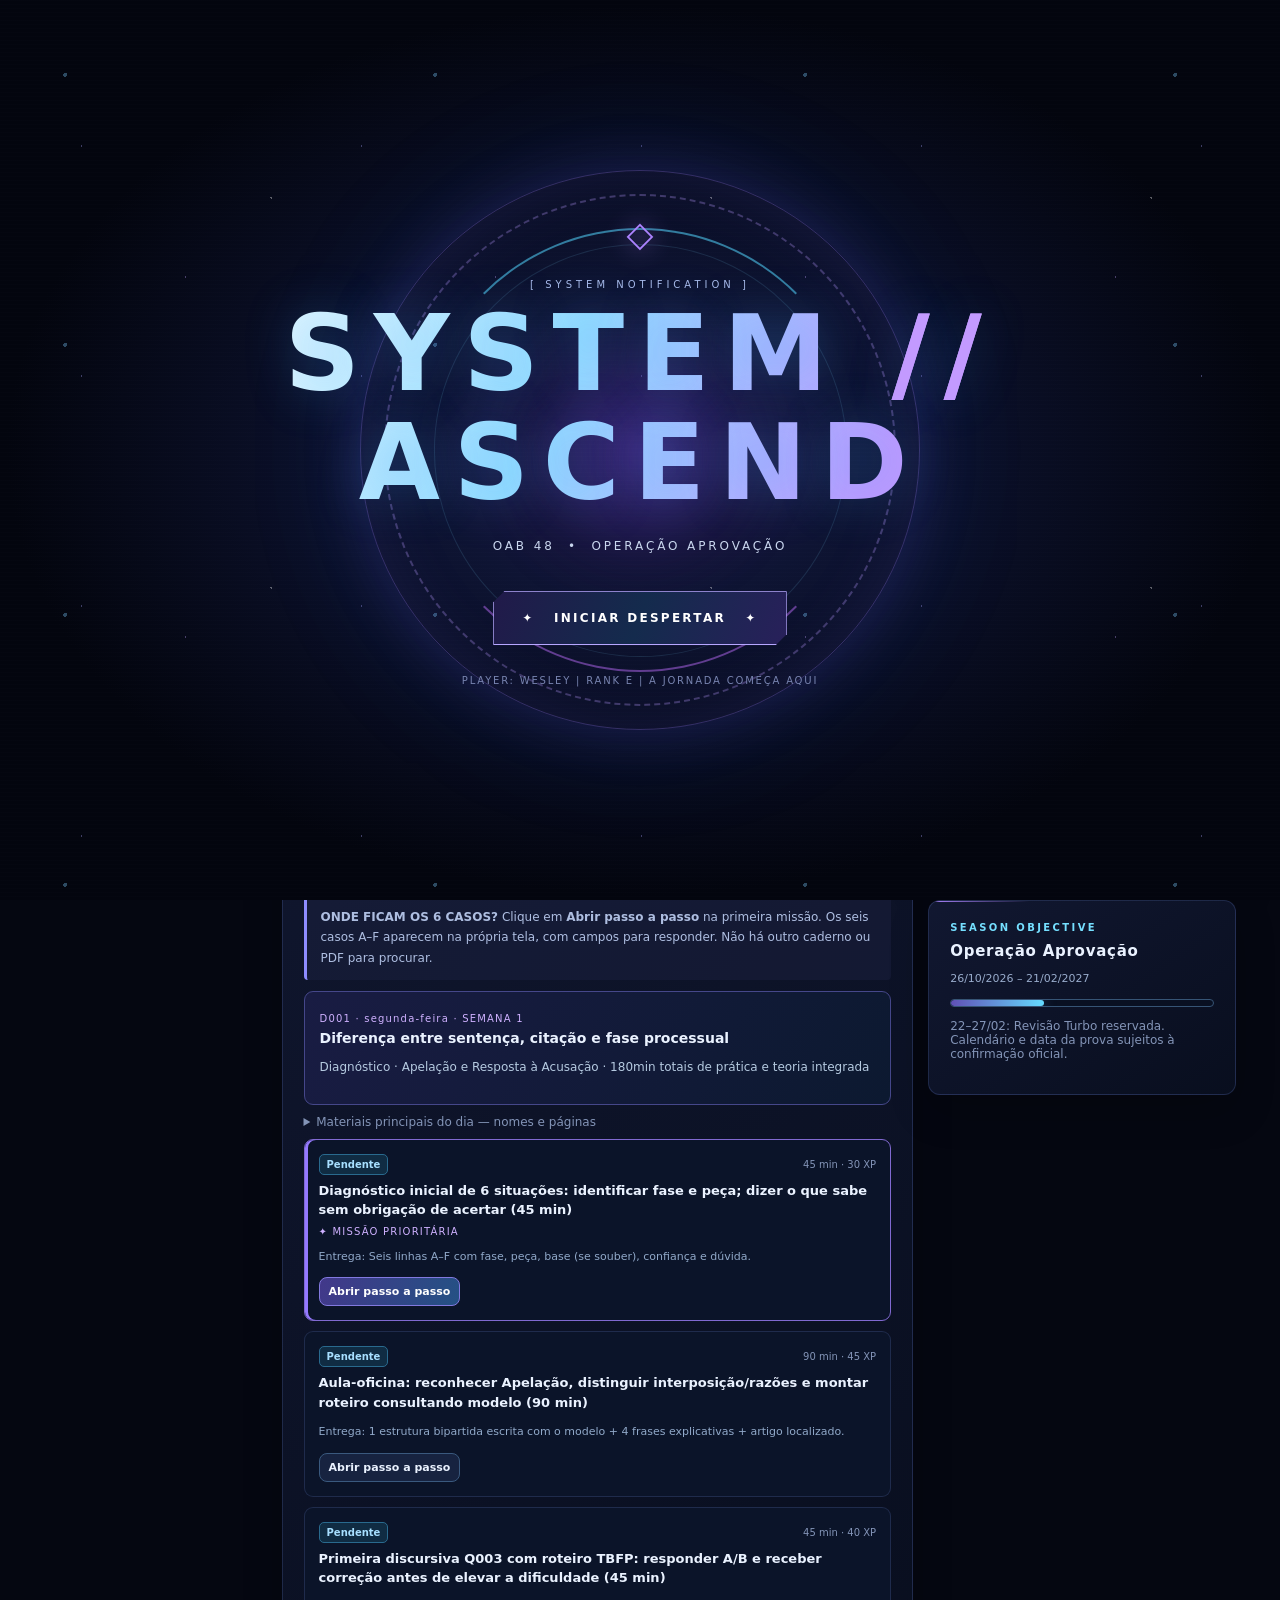
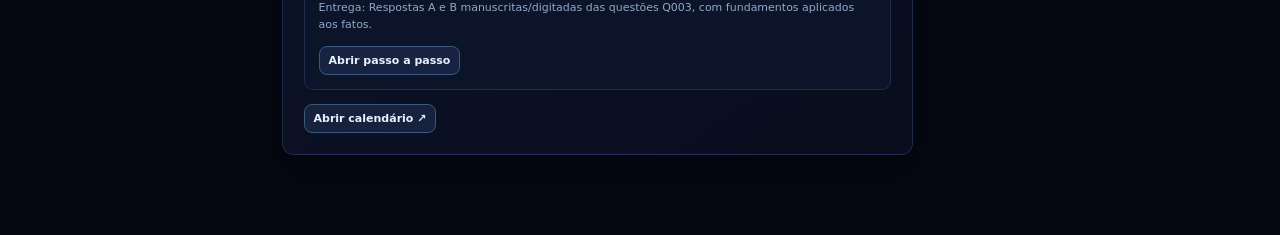
==== commit 83b3c54b: "feat: insert non-destructive slots for Oct 25 training execution addendum" ====
--- a/index.html
+++ b/index.html
@@ -34,18 +34,18 @@
 <div class="panel padded span-12"><div class="eyebrow">MASTER PROTOCOL // QUALIDADE</div><h3 class="heading" style="margin-top:10px">Seis peças principais + correção escrita</h3><p class="muted small">Priorização por desempenho, sem excluir modalidades menos frequentes. Peças históricas ainda não resolvidas contam como primeiro contato; repetir não conta como caso inédito.</p><div id="qualityStats"></div></div>
 <div class="panel padded span-7"><h3 class="heading">Plano de correção e reteste</h3><p class="muted small">Cada sessão mostra exatamente o que fazer e quando. Só marque realizada após corrigir e produzir evidência.</p><div id="qualitySlots"></div></div>
 <div class="panel padded span-5"><h3 class="heading">Especialização nas seis peças</h3><div id="qualityPrimary"></div><div class="notice">Espelho oficial FGV apenas se fonte e edição forem identificadas. Nos outros casos, correção pedagógica discriminada item a item, nunca apresentada como espelho oficial.</div></div>
-<div class="panel padded span-12"><h3 class="heading">Provas anteriores e simulados autorais</h3><p class="muted small">A origem do enunciado não determina se ele já foi visto pelo estudante. O registro da exposição é feito individualmente e preservado entre atualizações.</p><div id="qualityExamRules"></div></div>
+<div class="panel padded span-12"><h3 class="heading">Provas anteriores e simulados autorais</h3><p class="muted small">A origem do enunciado não determina se ele já foi visto pelo estudante. O registro da exposição é feito individualmente e preservado entre atualizações.</p><div id="qualityExamRules"></div><div id="addendumQuality"></div></div>
 </div></section>
 <section class="page" id="page-calendar"><div class="grid"><div class="panel padded span-7"><div class="section-head"><h3 class="heading">Mapa de 119 dias</h3><div class="dates"><button class="btn small-btn" id="prevMonth">‹</button><span class="chip" id="calMonth"></span><button class="btn small-btn" id="nextMonth">›</button></div></div><div class="calendar" id="calGrid"></div><div class="calendar-legend">● Dia com missão &nbsp; · &nbsp; Sábados: descanso programado, sem penalidade</div></div><div class="panel padded span-5"><div class="eyebrow">DAY LOG</div><h3 class="heading" id="calDayTitle" style="margin-top:9px">Selecione uma data</h3><div id="calDayDetails" class="small"></div><button class="btn primary" id="openCalendarDay">Ver missões no painel</button></div></div></section>
 <section class="page" id="page-theory"><div class="grid"><div class="panel padded span-12"><div class="eyebrow">KNOWLEDGE PATH // ESTUDO REAL</div><h3 class="heading" style="margin-top:9px">Trilha de teoria — e-books e slides</h3><p class="muted small">Cada dia útil tem um bloco complementar de leitura e aplicação. As páginas vêm dos materiais citados no plano V1.2. Não pressupõe leitura integral de PDFs ainda não auditados.</p><div id="theoryOverview"></div><div class="notice">Os 334h do plano-base já estavam preenchidos. Esta trilha acrescenta tempo de estudo à programação: registre o tempo real, e ajuste leituras extensas conforme a necessidade. Sábados permanecem livres.</div></div><div class="panel padded span-12"><div class="section-head"><h3 class="heading">Leituras por data e material</h3><span class="tag blue">Nomes e páginas rastreáveis</span></div><div id="theorySchedule"></div></div></div></section>
 <section class="page" id="page-pieces"><div class="panel padded"><div class="section-head"><div><div class="eyebrow">ARSENAL // MASTERY</div><h3 class="heading" style="margin-top:8px">Matriz de peças e modalidades</h3></div><button class="btn primary" data-eval="Peça">+ Registrar correção</button></div><div class="notice">Reconhecer → localizar no Vade → reproduzir → escrever teses → peça guiada → integral autônoma → simulado. Os níveis abaixo dependem de registro de desempenho, não de XP.</div><div class="scroll"><table class="table"><thead><tr><th>Modalidade</th><th>Etapa demonstrada</th><th>Peças corrigidas</th><th>Último treino</th><th>Ação</th></tr></thead><tbody id="pieceRows"></tbody></table></div></div><div class="panel padded" style="margin-top:16px"><div class="section-head"><h3 class="heading">Banco de casos P001–P027</h3><span class="tag blue">Padrões protegidos até a tentativa</span></div><label for="pieceCatalogSearch">Buscar peça ou ID</label><input id="pieceCatalogSearch" placeholder="Ex.: P016, Apelação"><div id="v12PieceCatalog" class="v12-list"></div></div></section>
 <section class="page" id="page-questions"><div class="grid"><div class="panel padded span-7"><div class="section-head"><h3 class="heading">Treinamento discursivo</h3><button class="btn primary" data-eval="Discursiva">+ Registrar avaliação</button></div><div class="notice">Itens A/B em TBFP: tese → base legal → fatos → pedido. Os enunciados e gabaritos não são expostos antecipadamente neste painel.</div><div id="questionsList"></div></div><div class="panel padded span-5"><h3 class="heading">Resultados documentados</h3><div id="questionHistory"></div></div></div><div class="panel padded" style="margin-top:16px"><div class="section-head"><h3 class="heading">Catálogo Q001–Q100</h3><span class="tag blue">Enunciados sem gabarito</span></div><label for="questionCatalogSearch">Buscar por número ou assunto</label><input id="questionCatalogSearch" placeholder="Ex.: Q003, ação penal"><div id="v12QuestionCatalog" class="v12-list"></div></div></section>
-<section class="page" id="page-sims"><div class="grid"><div class="panel padded span-8"><div class="section-head"><div><div class="eyebrow">BOSS BATTLE</div><h3 class="heading">15 janelas condicionais de simulado</h3></div><button class="btn primary" data-eval="Simulado">+ Registrar resultado</button></div><div class="notice">Só conta como completo após peça + 4 discursivas + correção. O portão de prontidão pode transformar a janela em oficina guiada.</div><div id="simList"></div></div><div class="panel padded span-4"><h3 class="heading">Notas dos simulados</h3><div id="simHistory"></div></div></div></section>
+<section class="page" id="page-sims"><div class="grid"><div class="panel padded span-8"><div class="section-head"><div><div class="eyebrow">BOSS BATTLE</div><h3 class="heading">15 janelas condicionais de simulado</h3></div><button class="btn primary" data-eval="Simulado">+ Registrar resultado</button></div><div class="notice">Só conta como completo após peça + 4 discursivas + correção. O portão de prontidão pode transformar a janela em oficina guiada.</div><div id="simList"></div><div id="addendumSims"></div></div><div class="panel padded span-4"><h3 class="heading">Notas dos simulados</h3><div id="simHistory"></div></div></div></section>
 <section class="page" id="page-reviews"><div class="grid"><div class="panel padded span-7"><h3 class="heading">Revisões D+1 / 7 / 15 / 30</h3><div id="reviewList"></div></div><div class="panel padded span-5"><h3 class="heading">Banco de erros</h3><form id="errorForm"><label>Tópico ou peça</label><input name="topic" required maxlength="150" placeholder="Apelação — tempestividade"><label>Erro observado e correção</label><textarea name="detail" required placeholder="Registre somente erro efetivamente identificado"></textarea><button class="btn primary">Registrar erro</button></form><div id="errorList"></div></div></div></section>
 <section class="page" id="page-awards"><div class="panel padded"><div class="eyebrow">ACHIEVEMENT UNLOCKED</div><h3 class="heading" style="margin-top:8px">Conquistas desbloqueadas por evidências</h3><div class="grid" id="awardsList"></div></div></section>
 <section class="page" id="page-settings"><div class="grid"><div class="panel padded span-6"><h3 class="heading">Dados, sincronização e backup</h3><div class="notice">Os registros ficam neste navegador. Nenhuma sincronização automática com ChatGPT, Notion ou outros dispositivos. Exporte periodicamente.</div><div class="actions"><button class="btn" id="undoV12Btn">↶ Desfazer migração V1.2</button><button class="btn primary" id="exportBtn">↓ Exportar backup JSON</button><button class="btn" id="importBtn">↑ Importar backup</button><input type="file" id="importFile" accept=".json,application/json" class="hidden"><input type="file" id="pdfFileInput" accept=".pdf,application/pdf" class="hidden"></div><hr><div class="muted small" id="dataStatus"></div><p class="muted small">A V1 e a V2 foram preservadas. Dados anteriores compatíveis são migrados sem serem apagados.</p></div><div class="panel padded span-6"><h3 class="heading">Registrar missão própria</h3><form id="customForm"><label>Descrição</label><input name="title" required maxlength="150"><div class="form-row"><div><label>Data</label><input name="date" type="date" required></div><div><label>Categoria</label><select name="type"><option value="teoria">Estudo</option><option value="discursiva">Discursiva</option><option value="treino_guiado_peca">Oficina de peça</option><option value="revisao">Revisão</option></select></div></div><label>Referência do material</label><input name="source" placeholder="Arquivo e página, quando conhecido"><button class="btn primary">Criar missão</button></form></div><div class="panel padded span-12"><h3 class="heading">Origem e controle</h3><p class="muted small">Fonte de verdade: plano ASCEND v1.1 (119 dias / 274 missões), enviado pelo usuário. IDs mantidos para atualizações futuras sem duplicação. A programação e as páginas vieram do arquivo recebido e ainda dependem da auditoria final dos PDFs.</p><div class="actions"><a class="btn" href="./oab48-v2.html">Consultar V2 legada ↗</a><a class="btn" href="./legacy.html">Consultar V1 legada ↗</a><a class="btn" href="./data/plano-oab48-119-dias-v1.1.json">Ver plano original ↗</a></div><p class="muted small">Corte legislativo indicado no plano: 21/09/2026, sujeito à confirmação da documentação oficial.</p></div></div></section>
 </main></div>
-<dialog class="dialog" id="missionDialog"><header><h2 id="missionDialogTitle">Registro da missão</h2><button class="close-btn" data-close="missionDialog" aria-label="Fechar">×</button></header><p class="subheading" id="missionDialogHelp"></p><div id="v12MissionOutline" class="v12-mission-outline"></div><div id="v12MissionAction"></div><form id="missionForm"><input type="hidden" name="id"><label>Produção realizada / evidência (obrigatória)</label><textarea name="evidence" required minlength="10" placeholder="Descreva o que escreveu, a produção enviada e a referência da correção."></textarea><label>Referência, arquivo ou link da produção (opcional)</label><input name="evidence_link" placeholder="Ex.: foto manuscrita, documento, link"><div class="form-row"><div><label>Tempo efetivo real (min)</label><input name="actual_minutes" type="number" min="0" max="9999" step="1"></div><div><label>Etapa efetivamente realizada</label><select name="learning_stage"><option value="reconhecimento">Reconhecimento / fundamento</option><option value="guiado">Com modelo / orientado</option><option value="integral_consulta">Integral com consulta</option><option value="autonomo">Integral sem modelo</option></select></div></div><div class="actions"><button class="btn primary" type="submit">Enviar para revisão</button></div></form><hr><div id="validateBlock" class="hidden"><h3 class="heading">Validação após correção</h3><p class="subheading">Só registre uma validação que realmente ocorreu. Esta ação é manual; o aplicativo não corrige respostas.</p><form id="validateForm"><input type="hidden" name="id"><label>O que o mentor verificou ou corrigiu? (obrigatório)</label><textarea name="correction" required minlength="10"></textarea><div class="form-row"><div><label>Resultado do treinamento</label><select name="outcome"><option value="validado">Produção validada</option><option value="ajustar">Precisa de nova tentativa</option></select></div><div><label>Peça produzida integralmente?</label><select name="is_full_piece"><option value="false">Não</option><option value="true">Sim, com correção</option></select></div></div><div class="form-row"><div><label>Modelo utilizado?</label><select name="used_model"><option value="true">Sim</option><option value="false">Não</option></select></div><div><label>Identificador da correção</label><input name="correction_ref" placeholder="Ex.: chat, espelho, data" required></div></div><button class="btn primary">Registrar resultado verificado</button></form></div></dialog>
-<dialog class="dialog" id="gradeDialog"><header><h2 id="gradeDialogTitle">Registrar correção</h2><button class="close-btn" data-close="gradeDialog">×</button></header><p class="subheading">Não invente notas. Quando houver espelho oficial, cite-o; caso contrário, classifique a avaliação como pedagógica.</p><form id="gradeForm"><input type="hidden" name="type"><label>Peça, questão, simulado ou caso</label><input name="topic" required maxlength="160"><div class="form-row"><div><label>Data da correção</label><input name="date" type="date" required></div><div><label>Base da avaliação</label><select name="basis"><option value="Pedagógica">Pedagógica</option><option value="Espelho oficial identificado">Espelho oficial identificado</option></select></div></div><div class="form-row"><div><label>Nota da peça / questão</label><input name="score" type="number" min="0" max="10" step=".01" required></div><div><label>Máximo da peça / questão</label><input name="max" type="number" min=".01" max="10" step=".01" value="5" required></div></div><div id="simGradeFields" class="hidden"><div class="form-row"><div><label>Nota das discursivas (0–5)</label><input name="disc_score" type="number" min="0" max="5" step=".01"></div><div><label>Peça + 4 A/B concluídas?</label><select name="complete"><option value="false">Não</option><option value="true">Sim, com correção</option></select></div></div></div><div class="form-row"><div><label>Modalidade de aprendizagem</label><select name="learning_stage"><option value="guiado">Com apoio</option><option value="integral_consulta">Integral com Vade</option><option value="autonomo">Sem modelo</option></select></div><div><label>Peça integral corrigida?</label><select name="is_full_piece"><option value="false">Não</option><option value="true">Sim</option></select></div></div><label>Correção aplicada / referência do espelho (obrigatória)</label><textarea name="feedback" required minlength="12"></textarea><button class="btn primary">Salvar avaliação documentada</button></form></dialog>
+<dialog class="dialog" id="missionDialog"><header><h2 id="missionDialogTitle">Registro da missão</h2><button class="close-btn" data-close="missionDialog" aria-label="Fechar">×</button></header><p class="subheading" id="missionDialogHelp"></p><div id="v12MissionOutline" class="v12-mission-outline"></div><div id="v12MissionAction"></div><div id="addendumMission"></div><form id="missionForm"><input type="hidden" name="id"><label>Produção realizada / evidência (obrigatória)</label><textarea name="evidence" required minlength="10" placeholder="Descreva o que escreveu, a produção enviada e a referência da correção."></textarea><label>Referência, arquivo ou link da produção (opcional)</label><input name="evidence_link" placeholder="Ex.: foto manuscrita, documento, link"><div class="form-row"><div><label>Tempo efetivo real (min)</label><input name="actual_minutes" type="number" min="0" max="9999" step="1"></div><div><label>Etapa efetivamente realizada</label><select name="learning_stage"><option value="reconhecimento">Reconhecimento / fundamento</option><option value="guiado">Com modelo / orientado</option><option value="integral_consulta">Integral com consulta</option><option value="autonomo">Integral sem modelo</option></select></div></div><div class="actions"><button class="btn primary" type="submit">Enviar para revisão</button></div></form><hr><div id="validateBlock" class="hidden"><h3 class="heading">Validação após correção</h3><p class="subheading">Só registre uma validação que realmente ocorreu. Esta ação é manual; o aplicativo não corrige respostas.</p><form id="validateForm"><input type="hidden" name="id"><label>O que o mentor verificou ou corrigiu? (obrigatório)</label><textarea name="correction" required minlength="10"></textarea><div class="form-row"><div><label>Resultado do treinamento</label><select name="outcome"><option value="validado">Produção validada</option><option value="ajustar">Precisa de nova tentativa</option></select></div><div><label>Peça produzida integralmente?</label><select name="is_full_piece"><option value="false">Não</option><option value="true">Sim, com correção</option></select></div></div><div class="form-row"><div><label>Modelo utilizado?</label><select name="used_model"><option value="true">Sim</option><option value="false">Não</option></select></div><div><label>Identificador da correção</label><input name="correction_ref" placeholder="Ex.: chat, espelho, data" required></div></div><button class="btn primary">Registrar resultado verificado</button></form></div></dialog>
+<dialog class="dialog" id="gradeDialog"><header><h2 id="gradeDialogTitle">Registrar correção</h2><button class="close-btn" data-close="gradeDialog">×</button></header><p class="subheading">Não invente notas. Quando houver espelho oficial, cite-o; caso contrário, classifique a avaliação como pedagógica.</p><form id="gradeForm"><input type="hidden" name="type"><label>Peça, questão, simulado ou caso</label><input name="topic" required maxlength="160"><div class="form-row"><div><label>Data da correção</label><input name="date" type="date" required></div><div><label>Base da avaliação</label><select name="basis"><option value="Pedagógica">Pedagógica</option><option value="Espelho oficial identificado">Espelho oficial identificado</option></select></div></div><div class="form-row"><div><label>Nota da peça / questão</label><input name="score" type="number" min="0" max="10" step=".01" required></div><div><label>Máximo da peça / questão</label><input name="max" type="number" min=".01" max="10" step=".01" value="5" required></div></div><div id="simGradeFields" class="hidden"><div class="form-row"><div><label>Nota das discursivas (0–5)</label><input name="disc_score" type="number" min="0" max="5" step=".01"></div><div><label>Peça + 4 A/B concluídas?</label><select name="complete"><option value="false">Não</option><option value="true">Sim, com correção</option></select></div></div></div><div class="form-row"><div><label>Modalidade de aprendizagem</label><select name="learning_stage"><option value="guiado">Com apoio</option><option value="integral_consulta">Integral com Vade</option><option value="autonomo">Sem modelo</option></select></div><div><label>Peça integral corrigida?</label><select name="is_full_piece"><option value="false">Não</option><option value="true">Sim</option></select></div></div><label>Correção aplicada / referência do espelho (obrigatória)</label><textarea name="feedback" required minlength="12"></textarea><div id="addendumGrade"></div><button class="btn primary">Salvar avaliação documentada</button></form></dialog>
 <div class="snackbar hidden" id="snackbar" role="status" aria-live="polite"></div>
-<link rel="stylesheet" href="./ascend-v12.css"><link rel="stylesheet" href="./ascend-dia1.css"><link rel="stylesheet" href="./ascend-teoria.css"><link rel="stylesheet" href="./ascend-qualidade.css"><script src="./ascend-v3.js" defer></script><script src="./ascend-v12.js" defer></script><script src="./ascend-dia1.js" defer></script><script src="./ascend-curriculo.js" defer></script><script src="./ascend-teoria.js" defer></script><script src="./ascend-qualidade.js" defer></script><link rel="stylesheet" href="./ascend-otimizado.css"><script src="./ascend-otimizado.js" defer></script><script src="./ascend-lacunas.js" defer></script><script src="./ascend-espelhos.js" defer></script></body></html>+<link rel="stylesheet" href="./ascend-v12.css"><link rel="stylesheet" href="./ascend-dia1.css"><link rel="stylesheet" href="./ascend-teoria.css"><link rel="stylesheet" href="./ascend-qualidade.css"><script src="./ascend-v3.js" defer></script><script src="./ascend-v12.js" defer></script><script src="./ascend-dia1.js" defer></script><script src="./ascend-curriculo.js" defer></script><script src="./ascend-teoria.js" defer></script><script src="./ascend-qualidade.js" defer></script><link rel="stylesheet" href="./ascend-otimizado.css"><script src="./ascend-otimizado.js" defer></script><script src="./ascend-lacunas.js" defer></script><script src="./ascend-espelhos.js" defer></script><link rel="stylesheet" href="./ascend-adendo.css"><script src="./ascend-adendo.js" defer></script></body></html>
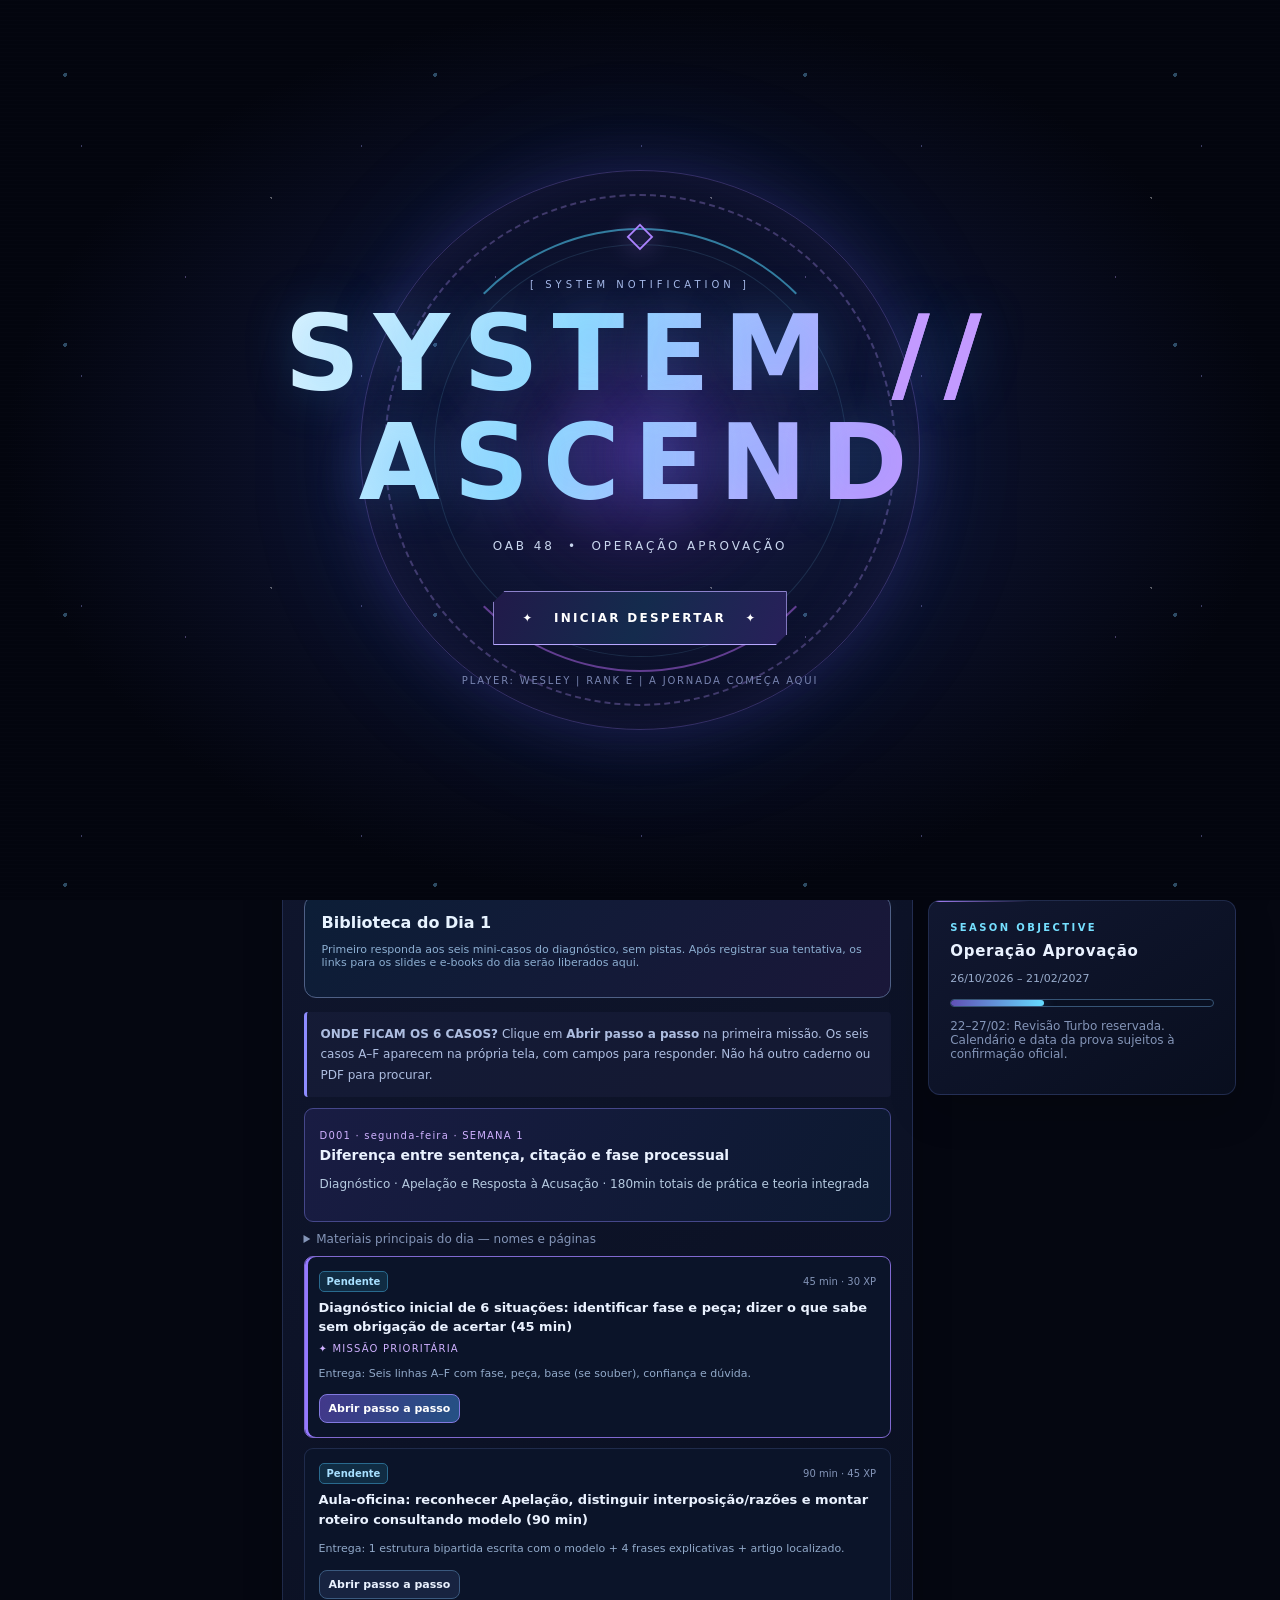
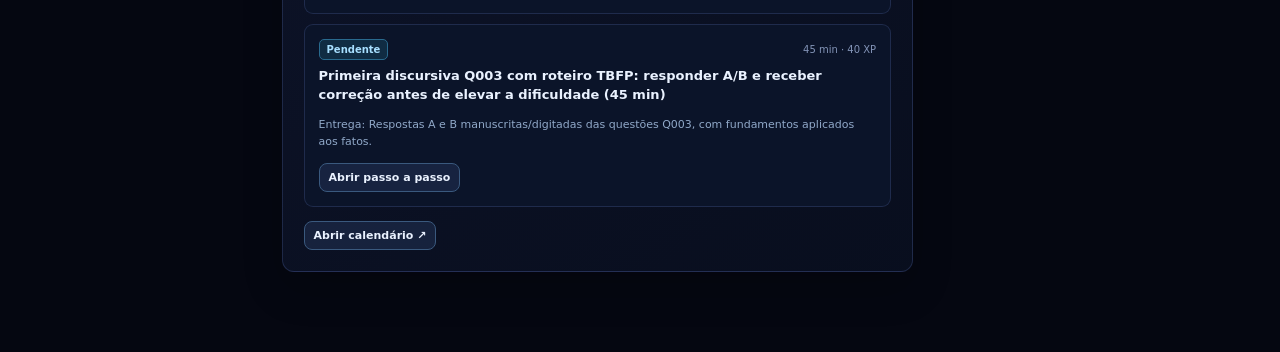
==== commit bb02a670: "feat: add copy-to-ChatGPT control and optional consultation context to mission form" ====
--- a/index.html
+++ b/index.html
@@ -28,7 +28,7 @@
 <div class="panel metric span-3"><div class="label">PEÇAS INTEGRAIS</div><div class="value number" id="statPieces">0 / 45</div><div class="hint">Inclui simulados; sem dupla contagem</div></div>
 <div class="panel metric span-3"><div class="label">DISCURSIVAS</div><div class="value number" id="statQuestions">0 / 145</div><div class="hint">Produzidas e corrigidas</div></div>
 <div class="panel metric span-3"><div class="label">BOSS BATTLES</div><div class="value number" id="statSims">0 / 15</div><div class="hint">Completos e corrigidos</div></div>
-<div class="panel padded span-8"><div class="section-head"><div><div class="eyebrow">DAILY PROTOCOL</div><h3 class="heading">Missões do dia selecionado</h3></div><div class="dates"><button class="btn small-btn" id="prevDay">‹</button><input type="date" id="daySelect" aria-label="Selecionar dia" style="width:145px"><button class="btn small-btn" id="nextDay">›</button></div></div><div id="dayHeading" class="muted small"></div><div id="optimizedDayBudget"></div><div id="dailyMissions"></div><div class="actions"><button class="btn small-btn" data-goto="calendar">Abrir calendário ↗</button></div></div>
+<div class="panel padded span-8"><div class="section-head"><div><div class="eyebrow">DAILY PROTOCOL</div><h3 class="heading">Missões do dia selecionado</h3></div><div class="dates"><button class="btn small-btn" id="prevDay">‹</button><input type="date" id="daySelect" aria-label="Selecionar dia" style="width:145px"><button class="btn small-btn" id="nextDay">›</button></div></div><div id="dayHeading" class="muted small"></div><div id="optimizedDayBudget"></div><div id="dayPdfLinks"></div><div id="dailyMissions"></div><div class="actions"><button class="btn small-btn" data-goto="calendar">Abrir calendário ↗</button></div></div>
 <div class="span-4"><div class="panel padded"><div class="eyebrow">FOCUS MODE</div><h3 class="heading" style="margin-top:8px">Cronômetro de estudo</h3><label for="timerMission">Atividade vinculada</label><select id="timerMission"></select><div class="timer" id="timerDigits">00:00:00</div><div class="timer-text" id="timerMeta">Tempo bruto: 0 min · Pausas: 0 min</div><div class="actions"><button class="btn primary small-btn" id="timerStart">Iniciar</button><button class="btn small-btn" id="timerPause">Pausar</button><button class="btn small-btn" id="timerEnd">Encerrar</button></div><div class="notice">Tempo efetivo = intervalo total − pausas marcadas. Tempo não comprova domínio.</div></div><div class="panel padded" style="margin-top:15px"><div class="eyebrow">SEASON OBJECTIVE</div><h3 class="heading" style="margin-top:9px">Operação Aprovação</h3><div class="statsline"><span>26/10/2026 – 21/02/2027</span></div><div class="progress" style="margin-top:14px"><span id="seasonBar"></span></div><p class="muted small">22–27/02: Revisão Turbo reservada. Calendário e data da prova sujeitos à confirmação oficial.</p></div></div></div></section>
 <section class="page" id="page-quality"><div class="grid">
 <div class="panel padded span-12"><div class="eyebrow">MASTER PROTOCOL // QUALIDADE</div><h3 class="heading" style="margin-top:10px">Seis peças principais + correção escrita</h3><p class="muted small">Priorização por desempenho, sem excluir modalidades menos frequentes. Peças históricas ainda não resolvidas contam como primeiro contato; repetir não conta como caso inédito.</p><div id="qualityStats"></div></div>
@@ -37,7 +37,7 @@
 <div class="panel padded span-12"><h3 class="heading">Provas anteriores e simulados autorais</h3><p class="muted small">A origem do enunciado não determina se ele já foi visto pelo estudante. O registro da exposição é feito individualmente e preservado entre atualizações.</p><div id="qualityExamRules"></div><div id="addendumQuality"></div></div>
 </div></section>
 <section class="page" id="page-calendar"><div class="grid"><div class="panel padded span-7"><div class="section-head"><h3 class="heading">Mapa de 119 dias</h3><div class="dates"><button class="btn small-btn" id="prevMonth">‹</button><span class="chip" id="calMonth"></span><button class="btn small-btn" id="nextMonth">›</button></div></div><div class="calendar" id="calGrid"></div><div class="calendar-legend">● Dia com missão &nbsp; · &nbsp; Sábados: descanso programado, sem penalidade</div></div><div class="panel padded span-5"><div class="eyebrow">DAY LOG</div><h3 class="heading" id="calDayTitle" style="margin-top:9px">Selecione uma data</h3><div id="calDayDetails" class="small"></div><button class="btn primary" id="openCalendarDay">Ver missões no painel</button></div></div></section>
-<section class="page" id="page-theory"><div class="grid"><div class="panel padded span-12"><div class="eyebrow">KNOWLEDGE PATH // ESTUDO REAL</div><h3 class="heading" style="margin-top:9px">Trilha de teoria — e-books e slides</h3><p class="muted small">Cada dia útil tem um bloco complementar de leitura e aplicação. As páginas vêm dos materiais citados no plano V1.2. Não pressupõe leitura integral de PDFs ainda não auditados.</p><div id="theoryOverview"></div><div class="notice">Os 334h do plano-base já estavam preenchidos. Esta trilha acrescenta tempo de estudo à programação: registre o tempo real, e ajuste leituras extensas conforme a necessidade. Sábados permanecem livres.</div></div><div class="panel padded span-12"><div class="section-head"><h3 class="heading">Leituras por data e material</h3><span class="tag blue">Nomes e páginas rastreáveis</span></div><div id="theorySchedule"></div></div></div></section>
+<section class="page" id="page-theory"><div class="grid"><div class="panel padded span-12"><div class="eyebrow">KNOWLEDGE PATH // ESTUDO REAL</div><h3 class="heading" style="margin-top:9px">Trilha de teoria — e-books e slides</h3><p class="muted small">Os e-books e slides são referências integradas às atividades da V2.1. Use a biblioteca privada abaixo para abrir o arquivo diretamente na página indicada.</p><div id="pdfLibraryHub" class="pdf-hub"></div><div id="theoryOverview"></div><div class="notice">Na V2.1, as leituras estão incluídas nas 335 horas totais; não representam tempo adicional. Registre as páginas realmente estudadas e preserve os sábados de descanso.</div></div><div class="panel padded span-12"><div class="section-head"><h3 class="heading">Leituras por data e material</h3><span class="tag blue">Nomes e páginas rastreáveis</span></div><div id="theorySchedule"></div></div></div></section>
 <section class="page" id="page-pieces"><div class="panel padded"><div class="section-head"><div><div class="eyebrow">ARSENAL // MASTERY</div><h3 class="heading" style="margin-top:8px">Matriz de peças e modalidades</h3></div><button class="btn primary" data-eval="Peça">+ Registrar correção</button></div><div class="notice">Reconhecer → localizar no Vade → reproduzir → escrever teses → peça guiada → integral autônoma → simulado. Os níveis abaixo dependem de registro de desempenho, não de XP.</div><div class="scroll"><table class="table"><thead><tr><th>Modalidade</th><th>Etapa demonstrada</th><th>Peças corrigidas</th><th>Último treino</th><th>Ação</th></tr></thead><tbody id="pieceRows"></tbody></table></div></div><div class="panel padded" style="margin-top:16px"><div class="section-head"><h3 class="heading">Banco de casos P001–P027</h3><span class="tag blue">Padrões protegidos até a tentativa</span></div><label for="pieceCatalogSearch">Buscar peça ou ID</label><input id="pieceCatalogSearch" placeholder="Ex.: P016, Apelação"><div id="v12PieceCatalog" class="v12-list"></div></div></section>
 <section class="page" id="page-questions"><div class="grid"><div class="panel padded span-7"><div class="section-head"><h3 class="heading">Treinamento discursivo</h3><button class="btn primary" data-eval="Discursiva">+ Registrar avaliação</button></div><div class="notice">Itens A/B em TBFP: tese → base legal → fatos → pedido. Os enunciados e gabaritos não são expostos antecipadamente neste painel.</div><div id="questionsList"></div></div><div class="panel padded span-5"><h3 class="heading">Resultados documentados</h3><div id="questionHistory"></div></div></div><div class="panel padded" style="margin-top:16px"><div class="section-head"><h3 class="heading">Catálogo Q001–Q100</h3><span class="tag blue">Enunciados sem gabarito</span></div><label for="questionCatalogSearch">Buscar por número ou assunto</label><input id="questionCatalogSearch" placeholder="Ex.: Q003, ação penal"><div id="v12QuestionCatalog" class="v12-list"></div></div></section>
 <section class="page" id="page-sims"><div class="grid"><div class="panel padded span-8"><div class="section-head"><div><div class="eyebrow">BOSS BATTLE</div><h3 class="heading">15 janelas condicionais de simulado</h3></div><button class="btn primary" data-eval="Simulado">+ Registrar resultado</button></div><div class="notice">Só conta como completo após peça + 4 discursivas + correção. O portão de prontidão pode transformar a janela em oficina guiada.</div><div id="simList"></div><div id="addendumSims"></div></div><div class="panel padded span-4"><h3 class="heading">Notas dos simulados</h3><div id="simHistory"></div></div></div></section>
@@ -45,7 +45,7 @@
 <section class="page" id="page-awards"><div class="panel padded"><div class="eyebrow">ACHIEVEMENT UNLOCKED</div><h3 class="heading" style="margin-top:8px">Conquistas desbloqueadas por evidências</h3><div class="grid" id="awardsList"></div></div></section>
 <section class="page" id="page-settings"><div class="grid"><div class="panel padded span-6"><h3 class="heading">Dados, sincronização e backup</h3><div class="notice">Os registros ficam neste navegador. Nenhuma sincronização automática com ChatGPT, Notion ou outros dispositivos. Exporte periodicamente.</div><div class="actions"><button class="btn" id="undoV12Btn">↶ Desfazer migração V1.2</button><button class="btn primary" id="exportBtn">↓ Exportar backup JSON</button><button class="btn" id="importBtn">↑ Importar backup</button><input type="file" id="importFile" accept=".json,application/json" class="hidden"><input type="file" id="pdfFileInput" accept=".pdf,application/pdf" class="hidden"></div><hr><div class="muted small" id="dataStatus"></div><p class="muted small">A V1 e a V2 foram preservadas. Dados anteriores compatíveis são migrados sem serem apagados.</p></div><div class="panel padded span-6"><h3 class="heading">Registrar missão própria</h3><form id="customForm"><label>Descrição</label><input name="title" required maxlength="150"><div class="form-row"><div><label>Data</label><input name="date" type="date" required></div><div><label>Categoria</label><select name="type"><option value="teoria">Estudo</option><option value="discursiva">Discursiva</option><option value="treino_guiado_peca">Oficina de peça</option><option value="revisao">Revisão</option></select></div></div><label>Referência do material</label><input name="source" placeholder="Arquivo e página, quando conhecido"><button class="btn primary">Criar missão</button></form></div><div class="panel padded span-12"><h3 class="heading">Origem e controle</h3><p class="muted small">Fonte de verdade: plano ASCEND v1.1 (119 dias / 274 missões), enviado pelo usuário. IDs mantidos para atualizações futuras sem duplicação. A programação e as páginas vieram do arquivo recebido e ainda dependem da auditoria final dos PDFs.</p><div class="actions"><a class="btn" href="./oab48-v2.html">Consultar V2 legada ↗</a><a class="btn" href="./legacy.html">Consultar V1 legada ↗</a><a class="btn" href="./data/plano-oab48-119-dias-v1.1.json">Ver plano original ↗</a></div><p class="muted small">Corte legislativo indicado no plano: 21/09/2026, sujeito à confirmação da documentação oficial.</p></div></div></section>
 </main></div>
-<dialog class="dialog" id="missionDialog"><header><h2 id="missionDialogTitle">Registro da missão</h2><button class="close-btn" data-close="missionDialog" aria-label="Fechar">×</button></header><p class="subheading" id="missionDialogHelp"></p><div id="v12MissionOutline" class="v12-mission-outline"></div><div id="v12MissionAction"></div><div id="addendumMission"></div><form id="missionForm"><input type="hidden" name="id"><label>Produção realizada / evidência (obrigatória)</label><textarea name="evidence" required minlength="10" placeholder="Descreva o que escreveu, a produção enviada e a referência da correção."></textarea><label>Referência, arquivo ou link da produção (opcional)</label><input name="evidence_link" placeholder="Ex.: foto manuscrita, documento, link"><div class="form-row"><div><label>Tempo efetivo real (min)</label><input name="actual_minutes" type="number" min="0" max="9999" step="1"></div><div><label>Etapa efetivamente realizada</label><select name="learning_stage"><option value="reconhecimento">Reconhecimento / fundamento</option><option value="guiado">Com modelo / orientado</option><option value="integral_consulta">Integral com consulta</option><option value="autonomo">Integral sem modelo</option></select></div></div><div class="actions"><button class="btn primary" type="submit">Enviar para revisão</button></div></form><hr><div id="validateBlock" class="hidden"><h3 class="heading">Validação após correção</h3><p class="subheading">Só registre uma validação que realmente ocorreu. Esta ação é manual; o aplicativo não corrige respostas.</p><form id="validateForm"><input type="hidden" name="id"><label>O que o mentor verificou ou corrigiu? (obrigatório)</label><textarea name="correction" required minlength="10"></textarea><div class="form-row"><div><label>Resultado do treinamento</label><select name="outcome"><option value="validado">Produção validada</option><option value="ajustar">Precisa de nova tentativa</option></select></div><div><label>Peça produzida integralmente?</label><select name="is_full_piece"><option value="false">Não</option><option value="true">Sim, com correção</option></select></div></div><div class="form-row"><div><label>Modelo utilizado?</label><select name="used_model"><option value="true">Sim</option><option value="false">Não</option></select></div><div><label>Identificador da correção</label><input name="correction_ref" placeholder="Ex.: chat, espelho, data" required></div></div><button class="btn primary">Registrar resultado verificado</button></form></div></dialog>
+<dialog class="dialog" id="missionDialog"><header><h2 id="missionDialogTitle">Registro da missão</h2><button class="close-btn" data-close="missionDialog" aria-label="Fechar">×</button></header><p class="subheading" id="missionDialogHelp"></p><div id="v12MissionOutline" class="v12-mission-outline"></div><div id="v12MissionAction"></div><div id="addendumMission"></div><form id="missionForm"><input type="hidden" name="id"><label>Produção realizada / evidência (obrigatória)</label><textarea name="evidence" required minlength="10" placeholder="Descreva o que escreveu, a produção enviada e a referência da correção."></textarea><label>Referência, arquivo ou link da produção (opcional)</label><input name="evidence_link" placeholder="Ex.: foto manuscrita, documento, link"><div class="form-row"><div><label>Materiais utilizados (informação da tentativa)</label><select name="materials_mode"><option value="">Não informado</option><option value="sem_consulta">Sem consulta</option><option value="vade">Somente Vade Mecum</option><option value="slides_ebooks">Slides ou e-books</option><option value="modelo">Modelo de peça / roteiro</option><option value="outros">Outros / combinação</option></select></div><div><label>Detalhes da consulta (opcional)</label><input name="materials_notes" maxlength="350" placeholder="Ex.: Vade CP/CPP, slides pp. 19–22"></div></div><div class="form-row"><div><label>Tempo efetivo real (min)</label><input name="actual_minutes" type="number" min="0" max="9999" step="1"></div><div><label>Etapa efetivamente realizada</label><select name="learning_stage"><option value="reconhecimento">Reconhecimento / fundamento</option><option value="guiado">Com modelo / orientado</option><option value="integral_consulta">Integral com consulta</option><option value="autonomo">Integral sem modelo</option></select></div></div><div class="actions"><button class="btn primary" type="submit">Salvar tentativa no ASCEND</button><button type="button" class="btn" id="copyMissionInDialog"><span aria-hidden="true">⧉</span> Copiar para o ChatGPT</button></div><p class="muted small" id="copyMissionNote">Salvar registra no navegador; copiar prepara um texto para você colar nesta conversa. Não há envio automático ao ChatGPT.</p></form><hr><div id="validateBlock" class="hidden"><h3 class="heading">Validação após correção</h3><p class="subheading">Só registre uma validação que realmente ocorreu. Esta ação é manual; o aplicativo não corrige respostas.</p><form id="validateForm"><input type="hidden" name="id"><label>O que o mentor verificou ou corrigiu? (obrigatório)</label><textarea name="correction" required minlength="10"></textarea><div class="form-row"><div><label>Resultado do treinamento</label><select name="outcome"><option value="validado">Produção validada</option><option value="ajustar">Precisa de nova tentativa</option></select></div><div><label>Peça produzida integralmente?</label><select name="is_full_piece"><option value="false">Não</option><option value="true">Sim, com correção</option></select></div></div><div class="form-row"><div><label>Modelo utilizado?</label><select name="used_model"><option value="true">Sim</option><option value="false">Não</option></select></div><div><label>Identificador da correção</label><input name="correction_ref" placeholder="Ex.: chat, espelho, data" required></div></div><button class="btn primary">Registrar resultado verificado</button></form></div></dialog>
 <dialog class="dialog" id="gradeDialog"><header><h2 id="gradeDialogTitle">Registrar correção</h2><button class="close-btn" data-close="gradeDialog">×</button></header><p class="subheading">Não invente notas. Quando houver espelho oficial, cite-o; caso contrário, classifique a avaliação como pedagógica.</p><form id="gradeForm"><input type="hidden" name="type"><label>Peça, questão, simulado ou caso</label><input name="topic" required maxlength="160"><div class="form-row"><div><label>Data da correção</label><input name="date" type="date" required></div><div><label>Base da avaliação</label><select name="basis"><option value="Pedagógica">Pedagógica</option><option value="Espelho oficial identificado">Espelho oficial identificado</option></select></div></div><div class="form-row"><div><label>Nota da peça / questão</label><input name="score" type="number" min="0" max="10" step=".01" required></div><div><label>Máximo da peça / questão</label><input name="max" type="number" min=".01" max="10" step=".01" value="5" required></div></div><div id="simGradeFields" class="hidden"><div class="form-row"><div><label>Nota das discursivas (0–5)</label><input name="disc_score" type="number" min="0" max="5" step=".01"></div><div><label>Peça + 4 A/B concluídas?</label><select name="complete"><option value="false">Não</option><option value="true">Sim, com correção</option></select></div></div></div><div class="form-row"><div><label>Modalidade de aprendizagem</label><select name="learning_stage"><option value="guiado">Com apoio</option><option value="integral_consulta">Integral com Vade</option><option value="autonomo">Sem modelo</option></select></div><div><label>Peça integral corrigida?</label><select name="is_full_piece"><option value="false">Não</option><option value="true">Sim</option></select></div></div><label>Correção aplicada / referência do espelho (obrigatória)</label><textarea name="feedback" required minlength="12"></textarea><div id="addendumGrade"></div><button class="btn primary">Salvar avaliação documentada</button></form></dialog>
 <div class="snackbar hidden" id="snackbar" role="status" aria-live="polite"></div>
-<link rel="stylesheet" href="./ascend-v12.css"><link rel="stylesheet" href="./ascend-dia1.css"><link rel="stylesheet" href="./ascend-teoria.css"><link rel="stylesheet" href="./ascend-qualidade.css"><script src="./ascend-v3.js" defer></script><script src="./ascend-v12.js" defer></script><script src="./ascend-dia1.js" defer></script><script src="./ascend-curriculo.js" defer></script><script src="./ascend-teoria.js" defer></script><script src="./ascend-qualidade.js" defer></script><link rel="stylesheet" href="./ascend-otimizado.css"><script src="./ascend-otimizado.js" defer></script><script src="./ascend-lacunas.js" defer></script><script src="./ascend-espelhos.js" defer></script><link rel="stylesheet" href="./ascend-adendo.css"><script src="./ascend-adendo.js" defer></script></body></html>+<link rel="stylesheet" href="./ascend-v12.css"><link rel="stylesheet" href="./ascend-dia1.css"><link rel="stylesheet" href="./ascend-teoria.css"><link rel="stylesheet" href="./ascend-qualidade.css"><script src="./ascend-v3.js" defer></script><script src="./ascend-v12.js" defer></script><script src="./ascend-dia1.js" defer></script><script src="./ascend-curriculo.js" defer></script><script src="./ascend-teoria.js" defer></script><script src="./ascend-qualidade.js" defer></script><link rel="stylesheet" href="./ascend-otimizado.css"><script src="./ascend-otimizado.js" defer></script><script src="./ascend-lacunas.js" defer></script><script src="./ascend-espelhos.js" defer></script><link rel="stylesheet" href="./ascend-adendo.css"><script src="./ascend-adendo.js" defer></script><link rel="stylesheet" href="./ascend-biblioteca.css"><script src="./ascend-biblioteca.js" defer></script><link rel="stylesheet" href="./ascend-copiar.css"><script src="./ascend-copiar.js" defer></script></body></html>
--- a/ascend-adendo.css
+++ b/ascend-adendo.css
@@ -0,0 +1,14 @@
+/* Adendo 25/10: only supplementary panels; existing V2.1 styles untouched. */
+.adendo-box{margin:16px 0;padding:17px;background:linear-gradient(135deg,#12213c,#14132e);border:1px solid #465b85;border-radius:10px;color:#dceaff}
+.adendo-box h3{font-size:16px;margin:8px 0 12px;color:#ecf5ff}
+.adendo-box h4{font-size:13px;margin:11px 0 7px}
+.adendo-box p{font-size:12px;line-height:1.7;color:#bbcee4}
+.adendo-box label{font-size:11px;color:#bbd3f1;line-height:1.5}
+.adendo-box a{color:#8bdfff}
+.adendo-box select,.adendo-box textarea,.adendo-box input{max-width:100%;margin-bottom:7px}
+.adendo-alert{border-left:3px solid #e7cb8a;background:#2b253458;border-radius:7px;padding:14px;margin:14px 0}
+.adendo-alert b{color:#ffe9ab}
+.adendo-audit{background:#0c1934;border:1px solid #375478;border-radius:8px;padding:13px;margin-top:12px}
+.adendo-sim{padding:10px;border-bottom:1px solid #344865}
+.adendo-sim b{font-size:12px;color:#dcd4ff}
+.adendo-sim select{font-size:12px}
--- a/ascend-biblioteca.css
+++ b/ascend-biblioteca.css
@@ -0,0 +1,22 @@
+.pdf-library,.pdf-day{margin:14px 0;padding:17px;border:1px solid #4f6086;border-radius:12px;background:linear-gradient(135deg,#0c1e37,#1a1739);color:#e7f3ff}
+.pdf-head{display:flex;justify-content:space-between;align-items:flex-start;gap:16px}
+.pdf-head small{letter-spacing:.12em;font-size:10px;color:#83addc}
+.pdf-head h3{font-size:17px;color:#f3faff;margin:6px 0 3px}
+.pdf-pill{display:inline-flex;white-space:nowrap;border:1px solid #6286aa;background:#273a59;border-radius:30px;padding:5px 10px;font-size:10px;color:#d7ebff}
+.pdf-library p{color:#bed3ea;line-height:1.7;font-size:12px;margin:10px 0}
+.pdf-actions{display:flex;align-items:center;gap:10px;flex-wrap:wrap;margin:12px 0}
+.pdf-library .pdf-count{background:#0b142b;padding:9px 12px;border:1px solid #334b73;border-radius:6px}
+.pdf-note{font-size:11px!important;color:#8caed1!important}
+.pdf-warning{background:#362c33;border-left:3px solid #e9ad7c;padding:9px;color:#ffd3ae;font-size:12px;line-height:1.65;border-radius:6px}
+.pdf-day .section-head{margin:0 0 12px;align-items:center}
+.pdf-day .section-head strong{font-size:14px}
+.pdf-day-grid{display:grid;grid-template-columns:repeat(2,minmax(0,1fr));gap:9px}
+.pdf-day-item{display:flex;flex-direction:column;justify-content:space-between;align-items:flex-start;gap:8px;padding:11px 12px;background:#111e34;border:1px solid #32496f;border-radius:8px;min-width:0}
+.pdf-day-item span{font-size:12px;line-height:1.5;overflow-wrap:anywhere}
+.pdf-day-item small{display:block;color:#96aecd;font-size:10px;margin-top:2px}
+.pdf-in-row{margin:9px 0 2px;display:flex;flex-wrap:wrap;gap:7px}
+.pdf-source{white-space:normal;text-align:left;font-size:11px;max-width:100%;line-height:1.4;overflow-wrap:anywhere}
+.pdf-found{border-color:#5a96a7!important}
+.pdf-missing{border-color:#9a724e!important}
+.pdf-existing-button{cursor:pointer}
+@media(max-width:730px){.pdf-day-grid{grid-template-columns:1fr}.pdf-head{flex-direction:column;gap:7px}.pdf-library,.pdf-day{padding:13px}.pdf-actions{flex-direction:column;align-items:stretch}.pdf-actions .btn{width:100%}}
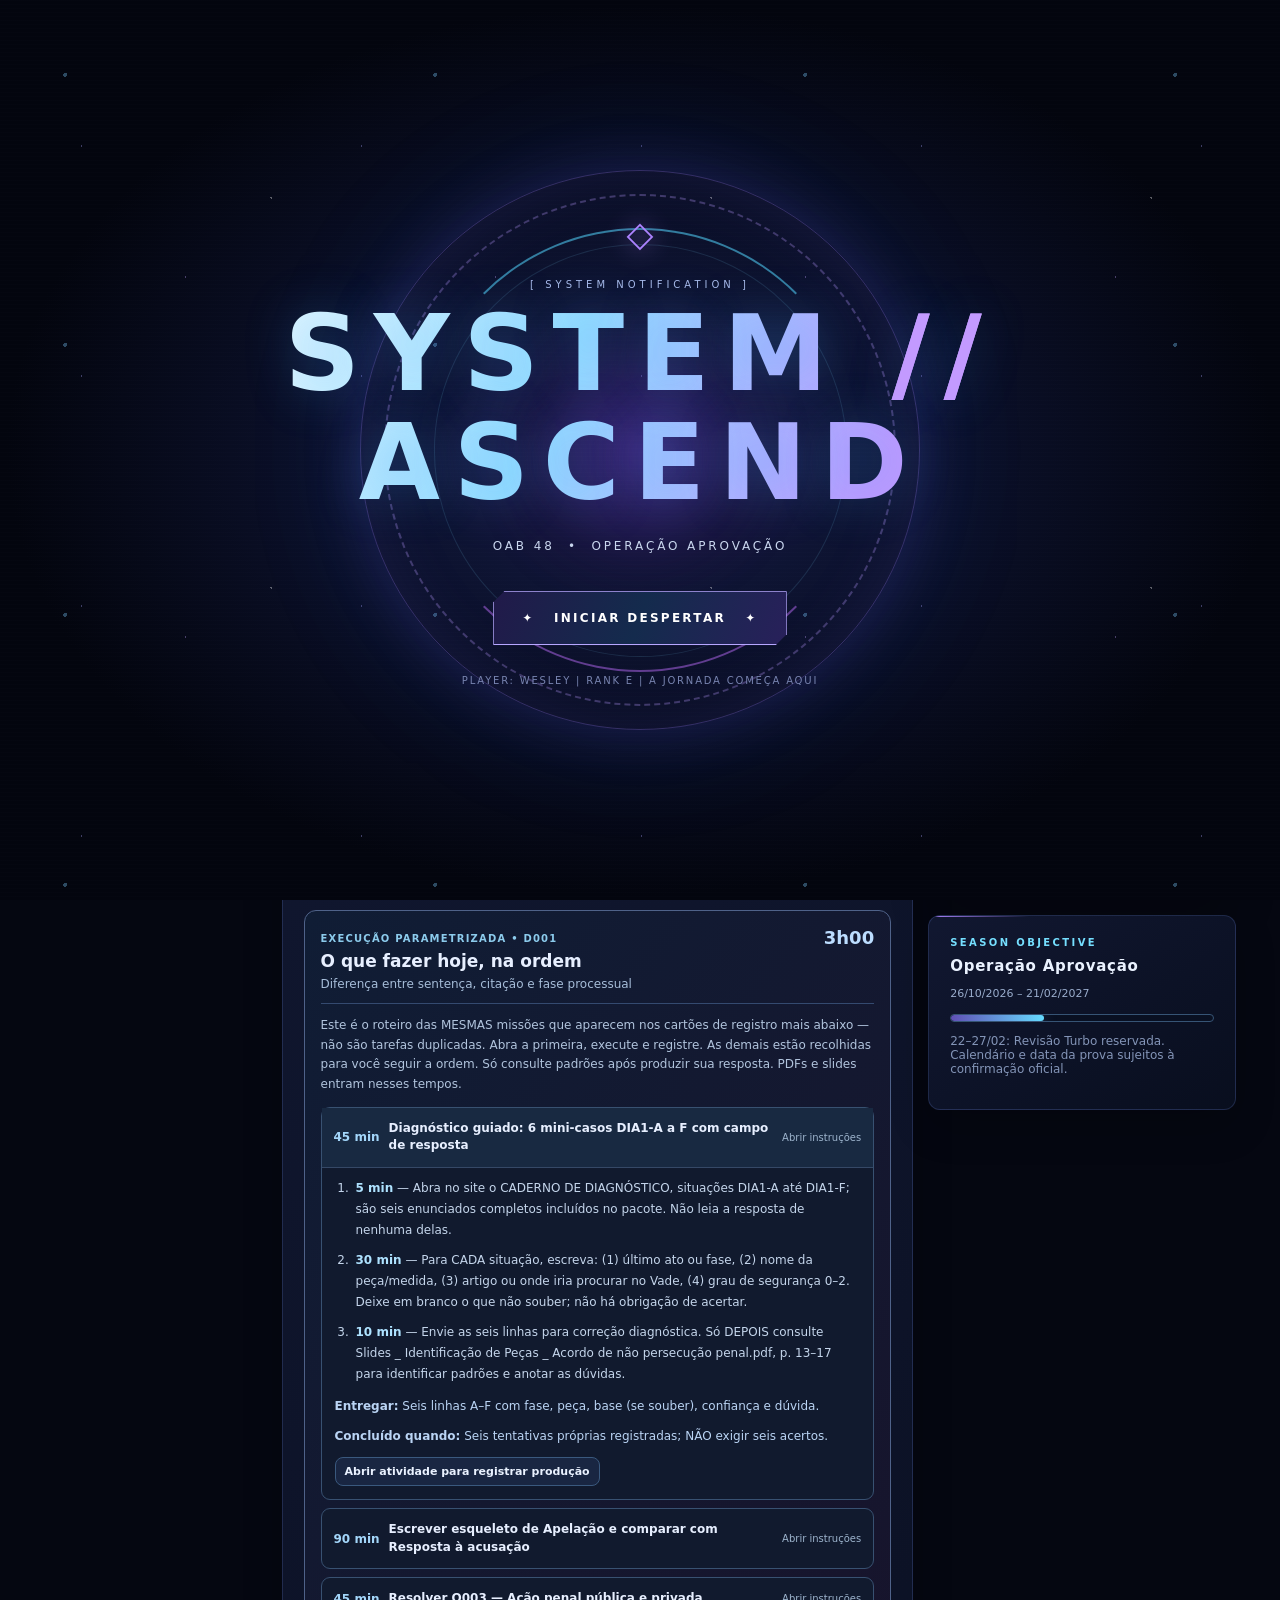
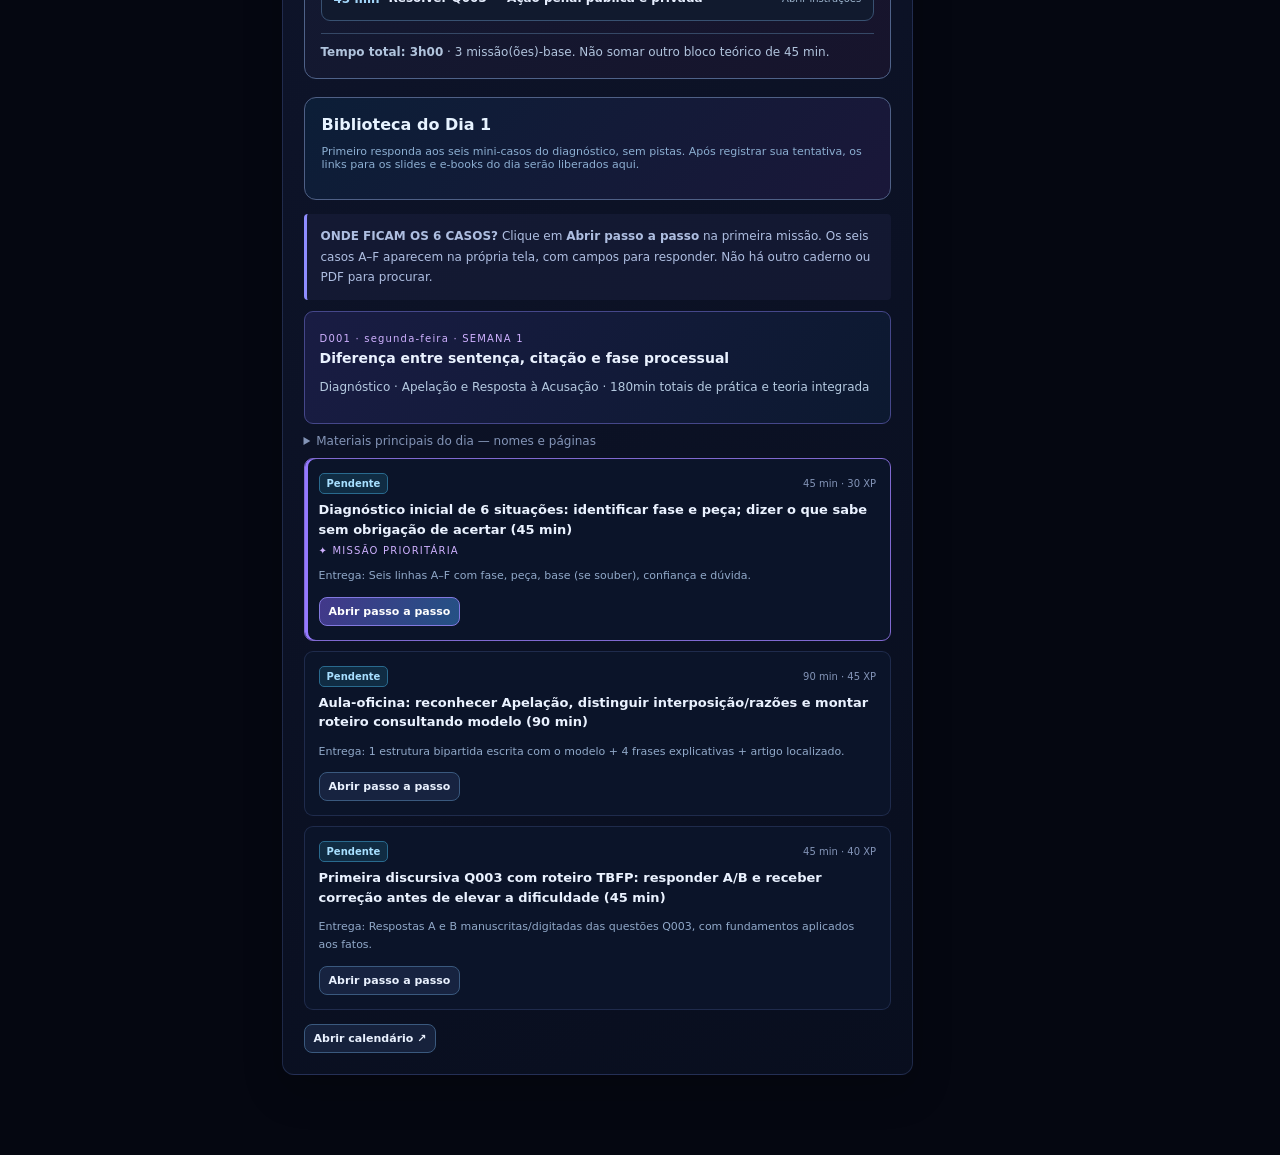
==== commit afa29fcf: "feat: add safe opt-in 105-day curriculum importer with automatic backup, rollback and visible season" ====
--- a/index.html
+++ b/index.html
@@ -23,12 +23,12 @@
 <div class="topline"><div><div class="eyebrow" id="pageEyebrow">PLAYER STATUS // OAB 48</div><h2 class="title" id="pageTitle">Painel de evolução</h2></div><div class="top-actions"><div class="chip" id="clockDate"></div><span class="chip">◈ <span id="globalRank">RANK E</span></span><button class="btn small-btn" id="backToIntro" title="Mostrar tela de entrada">↩ Despertar</button></div></div>
 <section class="page active" id="page-dashboard">
 <div class="grid">
-<div class="panel hero span-12"><div><div class="eyebrow">[ PLAYER IDENTIFIED ]</div><h3>WESLEY <span class="gradient-ink">// CAÇADOR</span></h3><p>Uma missão por vez. Cada resposta corrigida fortalece a próxima. Nenhuma conquista será inventada.</p><div class="statsline"><span id="heroDays">Dia 0/119</span><span>Prova-alvo: 28/02/2027*</span></div><div style="max-width:360px;margin-top:12px"><div class="progress"><span id="heroXpBar"></span></div><div class="statsline"><span id="heroXp">0 XP</span><span id="heroLevel">LV 01</span></div></div></div><div class="hero-orbit"><strong id="heroRank">E</strong><small>RANK</small></div></div>
+<div id="plan105Banner" class="span-12"></div><div class="panel hero span-12"><div><div class="eyebrow">[ PLAYER IDENTIFIED ]</div><h3>WESLEY <span class="gradient-ink">// CAÇADOR</span></h3><p>Uma missão por vez. Cada resposta corrigida fortalece a próxima. Nenhuma conquista será inventada.</p><div class="statsline"><span id="heroDays">Dia 0/119</span><span>Prova-alvo: 28/02/2027*</span></div><div style="max-width:360px;margin-top:12px"><div class="progress"><span id="heroXpBar"></span></div><div class="statsline"><span id="heroXp">0 XP</span><span id="heroLevel">LV 01</span></div></div></div><div class="hero-orbit"><strong id="heroRank">E</strong><small>RANK</small></div></div>
 <div class="panel metric span-3"><div class="label">MISSÕES VALIDADAS</div><div class="value number" id="statMissions">0 / 274</div><div class="hint">Exigência: evidência + correção</div></div>
 <div class="panel metric span-3"><div class="label">PEÇAS INTEGRAIS</div><div class="value number" id="statPieces">0 / 45</div><div class="hint">Inclui simulados; sem dupla contagem</div></div>
 <div class="panel metric span-3"><div class="label">DISCURSIVAS</div><div class="value number" id="statQuestions">0 / 145</div><div class="hint">Produzidas e corrigidas</div></div>
 <div class="panel metric span-3"><div class="label">BOSS BATTLES</div><div class="value number" id="statSims">0 / 15</div><div class="hint">Completos e corrigidos</div></div>
-<div class="panel padded span-8"><div class="section-head"><div><div class="eyebrow">DAILY PROTOCOL</div><h3 class="heading">Missões do dia selecionado</h3></div><div class="dates"><button class="btn small-btn" id="prevDay">‹</button><input type="date" id="daySelect" aria-label="Selecionar dia" style="width:145px"><button class="btn small-btn" id="nextDay">›</button></div></div><div id="dayHeading" class="muted small"></div><div id="optimizedDayBudget"></div><div id="dayPdfLinks"></div><div id="dailyMissions"></div><div class="actions"><button class="btn small-btn" data-goto="calendar">Abrir calendário ↗</button></div></div>
+<div class="panel padded span-8"><div class="section-head"><div><div class="eyebrow">DAILY PROTOCOL</div><h3 class="heading">Missões do dia selecionado</h3></div><div class="dates"><button class="btn small-btn" id="prevDay">‹</button><input type="date" id="daySelect" aria-label="Selecionar dia" style="width:145px"><button class="btn small-btn" id="nextDay">›</button></div></div><div id="dayHeading" class="muted small"></div><div id="optimizedDayBudget"></div><div id="dailyExecutionGuide"></div><div id="dayPdfLinks"></div><div id="dailyMissions"></div><div class="actions"><button class="btn small-btn" data-goto="calendar">Abrir calendário ↗</button></div></div>
 <div class="span-4"><div class="panel padded"><div class="eyebrow">FOCUS MODE</div><h3 class="heading" style="margin-top:8px">Cronômetro de estudo</h3><label for="timerMission">Atividade vinculada</label><select id="timerMission"></select><div class="timer" id="timerDigits">00:00:00</div><div class="timer-text" id="timerMeta">Tempo bruto: 0 min · Pausas: 0 min</div><div class="actions"><button class="btn primary small-btn" id="timerStart">Iniciar</button><button class="btn small-btn" id="timerPause">Pausar</button><button class="btn small-btn" id="timerEnd">Encerrar</button></div><div class="notice">Tempo efetivo = intervalo total − pausas marcadas. Tempo não comprova domínio.</div></div><div class="panel padded" style="margin-top:15px"><div class="eyebrow">SEASON OBJECTIVE</div><h3 class="heading" style="margin-top:9px">Operação Aprovação</h3><div class="statsline"><span>26/10/2026 – 21/02/2027</span></div><div class="progress" style="margin-top:14px"><span id="seasonBar"></span></div><p class="muted small">22–27/02: Revisão Turbo reservada. Calendário e data da prova sujeitos à confirmação oficial.</p></div></div></div></section>
 <section class="page" id="page-quality"><div class="grid">
 <div class="panel padded span-12"><div class="eyebrow">MASTER PROTOCOL // QUALIDADE</div><h3 class="heading" style="margin-top:10px">Seis peças principais + correção escrita</h3><p class="muted small">Priorização por desempenho, sem excluir modalidades menos frequentes. Peças históricas ainda não resolvidas contam como primeiro contato; repetir não conta como caso inédito.</p><div id="qualityStats"></div></div>
@@ -43,9 +43,9 @@
 <section class="page" id="page-sims"><div class="grid"><div class="panel padded span-8"><div class="section-head"><div><div class="eyebrow">BOSS BATTLE</div><h3 class="heading">15 janelas condicionais de simulado</h3></div><button class="btn primary" data-eval="Simulado">+ Registrar resultado</button></div><div class="notice">Só conta como completo após peça + 4 discursivas + correção. O portão de prontidão pode transformar a janela em oficina guiada.</div><div id="simList"></div><div id="addendumSims"></div></div><div class="panel padded span-4"><h3 class="heading">Notas dos simulados</h3><div id="simHistory"></div></div></div></section>
 <section class="page" id="page-reviews"><div class="grid"><div class="panel padded span-7"><h3 class="heading">Revisões D+1 / 7 / 15 / 30</h3><div id="reviewList"></div></div><div class="panel padded span-5"><h3 class="heading">Banco de erros</h3><form id="errorForm"><label>Tópico ou peça</label><input name="topic" required maxlength="150" placeholder="Apelação — tempestividade"><label>Erro observado e correção</label><textarea name="detail" required placeholder="Registre somente erro efetivamente identificado"></textarea><button class="btn primary">Registrar erro</button></form><div id="errorList"></div></div></div></section>
 <section class="page" id="page-awards"><div class="panel padded"><div class="eyebrow">ACHIEVEMENT UNLOCKED</div><h3 class="heading" style="margin-top:8px">Conquistas desbloqueadas por evidências</h3><div class="grid" id="awardsList"></div></div></section>
-<section class="page" id="page-settings"><div class="grid"><div class="panel padded span-6"><h3 class="heading">Dados, sincronização e backup</h3><div class="notice">Os registros ficam neste navegador. Nenhuma sincronização automática com ChatGPT, Notion ou outros dispositivos. Exporte periodicamente.</div><div class="actions"><button class="btn" id="undoV12Btn">↶ Desfazer migração V1.2</button><button class="btn primary" id="exportBtn">↓ Exportar backup JSON</button><button class="btn" id="importBtn">↑ Importar backup</button><input type="file" id="importFile" accept=".json,application/json" class="hidden"><input type="file" id="pdfFileInput" accept=".pdf,application/pdf" class="hidden"></div><hr><div class="muted small" id="dataStatus"></div><p class="muted small">A V1 e a V2 foram preservadas. Dados anteriores compatíveis são migrados sem serem apagados.</p></div><div class="panel padded span-6"><h3 class="heading">Registrar missão própria</h3><form id="customForm"><label>Descrição</label><input name="title" required maxlength="150"><div class="form-row"><div><label>Data</label><input name="date" type="date" required></div><div><label>Categoria</label><select name="type"><option value="teoria">Estudo</option><option value="discursiva">Discursiva</option><option value="treino_guiado_peca">Oficina de peça</option><option value="revisao">Revisão</option></select></div></div><label>Referência do material</label><input name="source" placeholder="Arquivo e página, quando conhecido"><button class="btn primary">Criar missão</button></form></div><div class="panel padded span-12"><h3 class="heading">Origem e controle</h3><p class="muted small">Fonte de verdade: plano ASCEND v1.1 (119 dias / 274 missões), enviado pelo usuário. IDs mantidos para atualizações futuras sem duplicação. A programação e as páginas vieram do arquivo recebido e ainda dependem da auditoria final dos PDFs.</p><div class="actions"><a class="btn" href="./oab48-v2.html">Consultar V2 legada ↗</a><a class="btn" href="./legacy.html">Consultar V1 legada ↗</a><a class="btn" href="./data/plano-oab48-119-dias-v1.1.json">Ver plano original ↗</a></div><p class="muted small">Corte legislativo indicado no plano: 21/09/2026, sujeito à confirmação da documentação oficial.</p></div></div></section>
+<section class="page" id="page-settings"><div class="grid"><div class="panel padded span-6"><h3 class="heading">Dados, sincronização e backup</h3><div class="notice">Os registros ficam neste navegador. Nenhuma sincronização automática com ChatGPT, Notion ou outros dispositivos. Exporte periodicamente.</div><div class="actions"><button class="btn" id="undoV12Btn">↶ Desfazer migração V1.2</button><button class="btn primary" id="exportBtn">↓ Exportar backup JSON</button><button class="btn" id="importBtn">↑ Importar backup</button><input type="file" id="importFile" accept=".json,application/json" class="hidden"><input type="file" id="pdfFileInput" accept=".pdf,application/pdf" class="hidden"></div><hr><div class="muted small" id="dataStatus"></div><div class="notice" id="plan105Info" style="margin-top:10px"><b>Calendário:</b> carregando informações…</div><div class="actions" style="flex-wrap:wrap;margin-top:12px"><button type="button" class="btn primary" id="activatePlan105">Ativar cronograma 105 dias (arquivo JSON)</button><button type="button" class="btn" id="restorePlan119">Retornar aos 119 dias, sem apagar progresso</button><input type="file" class="hidden" id="plan105Input" accept=".json,application/json"></div><p class="muted small">A importação acontece somente neste navegador. Um backup do progresso será guardado antes da troca. O arquivo JSON da nova agenda não contém gabaritos.</p><p class="muted small">A V1 e a V2 foram preservadas. Dados anteriores compatíveis são migrados sem serem apagados.</p></div><div class="panel padded span-6"><h3 class="heading">Registrar missão própria</h3><form id="customForm"><label>Descrição</label><input name="title" required maxlength="150"><div class="form-row"><div><label>Data</label><input name="date" type="date" required></div><div><label>Categoria</label><select name="type"><option value="teoria">Estudo</option><option value="discursiva">Discursiva</option><option value="treino_guiado_peca">Oficina de peça</option><option value="revisao">Revisão</option></select></div></div><label>Referência do material</label><input name="source" placeholder="Arquivo e página, quando conhecido"><button class="btn primary">Criar missão</button></form></div><div class="panel padded span-12"><h3 class="heading">Origem e controle</h3><p class="muted small">Fonte de verdade: plano ASCEND v1.1 (119 dias / 274 missões), enviado pelo usuário. IDs mantidos para atualizações futuras sem duplicação. A programação e as páginas vieram do arquivo recebido e ainda dependem da auditoria final dos PDFs.</p><div class="actions"><a class="btn" href="./oab48-v2.html">Consultar V2 legada ↗</a><a class="btn" href="./legacy.html">Consultar V1 legada ↗</a><a class="btn" href="./data/plano-oab48-119-dias-v1.1.json">Ver plano original ↗</a></div><p class="muted small">Corte legislativo indicado no plano: 21/09/2026, sujeito à confirmação da documentação oficial.</p></div></div></section>
 </main></div>
 <dialog class="dialog" id="missionDialog"><header><h2 id="missionDialogTitle">Registro da missão</h2><button class="close-btn" data-close="missionDialog" aria-label="Fechar">×</button></header><p class="subheading" id="missionDialogHelp"></p><div id="v12MissionOutline" class="v12-mission-outline"></div><div id="v12MissionAction"></div><div id="addendumMission"></div><form id="missionForm"><input type="hidden" name="id"><label>Produção realizada / evidência (obrigatória)</label><textarea name="evidence" required minlength="10" placeholder="Descreva o que escreveu, a produção enviada e a referência da correção."></textarea><label>Referência, arquivo ou link da produção (opcional)</label><input name="evidence_link" placeholder="Ex.: foto manuscrita, documento, link"><div class="form-row"><div><label>Materiais utilizados (informação da tentativa)</label><select name="materials_mode"><option value="">Não informado</option><option value="sem_consulta">Sem consulta</option><option value="vade">Somente Vade Mecum</option><option value="slides_ebooks">Slides ou e-books</option><option value="modelo">Modelo de peça / roteiro</option><option value="outros">Outros / combinação</option></select></div><div><label>Detalhes da consulta (opcional)</label><input name="materials_notes" maxlength="350" placeholder="Ex.: Vade CP/CPP, slides pp. 19–22"></div></div><div class="form-row"><div><label>Tempo efetivo real (min)</label><input name="actual_minutes" type="number" min="0" max="9999" step="1"></div><div><label>Etapa efetivamente realizada</label><select name="learning_stage"><option value="reconhecimento">Reconhecimento / fundamento</option><option value="guiado">Com modelo / orientado</option><option value="integral_consulta">Integral com consulta</option><option value="autonomo">Integral sem modelo</option></select></div></div><div class="actions"><button class="btn primary" type="submit">Salvar tentativa no ASCEND</button><button type="button" class="btn" id="copyMissionInDialog"><span aria-hidden="true">⧉</span> Copiar para o ChatGPT</button></div><p class="muted small" id="copyMissionNote">Salvar registra no navegador; copiar prepara um texto para você colar nesta conversa. Não há envio automático ao ChatGPT.</p></form><hr><div id="validateBlock" class="hidden"><h3 class="heading">Validação após correção</h3><p class="subheading">Só registre uma validação que realmente ocorreu. Esta ação é manual; o aplicativo não corrige respostas.</p><form id="validateForm"><input type="hidden" name="id"><label>O que o mentor verificou ou corrigiu? (obrigatório)</label><textarea name="correction" required minlength="10"></textarea><div class="form-row"><div><label>Resultado do treinamento</label><select name="outcome"><option value="validado">Produção validada</option><option value="ajustar">Precisa de nova tentativa</option></select></div><div><label>Peça produzida integralmente?</label><select name="is_full_piece"><option value="false">Não</option><option value="true">Sim, com correção</option></select></div></div><div class="form-row"><div><label>Modelo utilizado?</label><select name="used_model"><option value="true">Sim</option><option value="false">Não</option></select></div><div><label>Identificador da correção</label><input name="correction_ref" placeholder="Ex.: chat, espelho, data" required></div></div><button class="btn primary">Registrar resultado verificado</button></form></div></dialog>
 <dialog class="dialog" id="gradeDialog"><header><h2 id="gradeDialogTitle">Registrar correção</h2><button class="close-btn" data-close="gradeDialog">×</button></header><p class="subheading">Não invente notas. Quando houver espelho oficial, cite-o; caso contrário, classifique a avaliação como pedagógica.</p><form id="gradeForm"><input type="hidden" name="type"><label>Peça, questão, simulado ou caso</label><input name="topic" required maxlength="160"><div class="form-row"><div><label>Data da correção</label><input name="date" type="date" required></div><div><label>Base da avaliação</label><select name="basis"><option value="Pedagógica">Pedagógica</option><option value="Espelho oficial identificado">Espelho oficial identificado</option></select></div></div><div class="form-row"><div><label>Nota da peça / questão</label><input name="score" type="number" min="0" max="10" step=".01" required></div><div><label>Máximo da peça / questão</label><input name="max" type="number" min=".01" max="10" step=".01" value="5" required></div></div><div id="simGradeFields" class="hidden"><div class="form-row"><div><label>Nota das discursivas (0–5)</label><input name="disc_score" type="number" min="0" max="5" step=".01"></div><div><label>Peça + 4 A/B concluídas?</label><select name="complete"><option value="false">Não</option><option value="true">Sim, com correção</option></select></div></div></div><div class="form-row"><div><label>Modalidade de aprendizagem</label><select name="learning_stage"><option value="guiado">Com apoio</option><option value="integral_consulta">Integral com Vade</option><option value="autonomo">Sem modelo</option></select></div><div><label>Peça integral corrigida?</label><select name="is_full_piece"><option value="false">Não</option><option value="true">Sim</option></select></div></div><label>Correção aplicada / referência do espelho (obrigatória)</label><textarea name="feedback" required minlength="12"></textarea><div id="addendumGrade"></div><button class="btn primary">Salvar avaliação documentada</button></form></dialog>
 <div class="snackbar hidden" id="snackbar" role="status" aria-live="polite"></div>
-<link rel="stylesheet" href="./ascend-v12.css"><link rel="stylesheet" href="./ascend-dia1.css"><link rel="stylesheet" href="./ascend-teoria.css"><link rel="stylesheet" href="./ascend-qualidade.css"><script src="./ascend-v3.js" defer></script><script src="./ascend-v12.js" defer></script><script src="./ascend-dia1.js" defer></script><script src="./ascend-curriculo.js" defer></script><script src="./ascend-teoria.js" defer></script><script src="./ascend-qualidade.js" defer></script><link rel="stylesheet" href="./ascend-otimizado.css"><script src="./ascend-otimizado.js" defer></script><script src="./ascend-lacunas.js" defer></script><script src="./ascend-espelhos.js" defer></script><link rel="stylesheet" href="./ascend-adendo.css"><script src="./ascend-adendo.js" defer></script><link rel="stylesheet" href="./ascend-biblioteca.css"><script src="./ascend-biblioteca.js" defer></script><link rel="stylesheet" href="./ascend-copiar.css"><script src="./ascend-copiar.js" defer></script></body></html>+<link rel="stylesheet" href="./ascend-v12.css"><link rel="stylesheet" href="./ascend-dia1.css"><link rel="stylesheet" href="./ascend-teoria.css"><link rel="stylesheet" href="./ascend-qualidade.css"><script src="./ascend-v3.js" defer></script><script src="./ascend-v12.js" defer></script><script src="./ascend-dia1.js" defer></script><script src="./ascend-curriculo.js" defer></script><script src="./ascend-teoria.js" defer></script><script src="./ascend-qualidade.js" defer></script><link rel="stylesheet" href="./ascend-otimizado.css"><script src="./ascend-otimizado.js" defer></script><script src="./ascend-lacunas.js" defer></script><script src="./ascend-espelhos.js" defer></script><link rel="stylesheet" href="./ascend-adendo.css"><script src="./ascend-adendo.js" defer></script><link rel="stylesheet" href="./ascend-biblioteca.css"><script src="./ascend-biblioteca.js" defer></script><link rel="stylesheet" href="./ascend-copiar.css"><script src="./ascend-copiar.js" defer></script><link rel="stylesheet" href="./ascend-roteiro.css"><script src="./ascend-roteiro.js" defer></script><link rel="stylesheet" href="./ascend-105.css"><script src="./ascend-105.js" defer></script></body></html>
--- a/ascend-copiar.css
+++ b/ascend-copiar.css
@@ -0,0 +1,8 @@
+/* ASCEND // COPIAR RELATÓRIO: extensão isolada da V2.1 */
+.copy-report-button{margin-left:6px;border-color:#5b8dc0!important;white-space:normal;line-height:1.45}
+#copyMissionInDialog{border-color:#6d94ce;white-space:normal}
+#copyMissionNote{line-height:1.55}
+.copy-export-dialog{width:min(810px,95vw)}
+.copy-export-dialog textarea{min-height:260px;width:100%;font:12px/1.55 ui-monospace,SFMono-Regular,Consolas,monospace;white-space:pre-wrap;resize:vertical}
+.item-actions{flex-wrap:wrap;gap:8px}
+@media(max-width:650px){#missionForm>.actions{flex-direction:column;align-items:stretch}#missionForm>.actions .btn{width:100%}.copy-report-button{margin-left:0}}
--- a/ascend-roteiro.css
+++ b/ascend-roteiro.css
@@ -0,0 +1,28 @@
+.exe-guide{margin:14px 0 18px;padding:16px;border:1px solid #4f6289;border-radius:12px;background:linear-gradient(130deg,#101d35,#17142c);color:#e7efff}
+.exe-heading{display:flex;align-items:flex-start;justify-content:space-between;gap:10px;border-bottom:1px solid #344a70;padding-bottom:10px}
+.exe-heading .eyebrow{font-size:10px;letter-spacing:.12em;color:#8ccbec}
+.exe-heading h3{font-size:17px;margin:5px 0 6px}
+.exe-heading p{font-size:12px;color:#a6bdd9;margin:2px 0}
+.exe-heading>strong{white-space:nowrap;font-size:18px;color:#bcddff}
+.exe-intro,.exe-footer{font-size:12px;line-height:1.65;color:#b1c4dd}
+.exe-footer{margin:12px 0 0;padding-top:9px;border-top:1px solid #354866}
+.exe-task{border:1px solid #385171;background:#111a2e;border-radius:9px;margin:8px 0}
+.exe-task summary{display:flex;gap:9px;align-items:center;padding:12px;cursor:pointer;list-style:none}
+.exe-task summary::-webkit-details-marker{display:none}
+.exe-task summary>b{color:#a3d6fa;white-space:nowrap;font-size:12px}
+.exe-task summary>span{flex:1;font-weight:600;font-size:12px;line-height:1.45}
+.exe-task summary>small{font-size:10px;color:#9db4cd;text-align:right}
+.exe-task[open] summary{border-bottom:1px solid #354866;background:#182941}
+.exe-task>.btn{margin:1px 13px 13px}
+.exe-substeps{margin:10px 15px 12px 31px;padding:0;display:flex;flex-direction:column;gap:9px}
+.exe-substeps li{font-size:12px;line-height:1.75;color:#c4d5eb;padding-left:3px;overflow-wrap:anywhere}
+.exe-substeps li>b{color:#aee2ff}
+.exe-sources{margin:5px 0;padding-left:15px;list-style:'▹  '}
+.exe-sources li{font-size:11px;color:#92b7dd}
+.exe-deliverable,.exe-locked,.exe-warning{font-size:12px;line-height:1.65;margin:10px 13px}
+.exe-deliverable{color:#bad4f4}
+.exe-locked{padding:9px;background:#2b2634;border-left:2px solid #dcbb79;border-radius:4px}
+.exe-warning{color:#ffd1a0}
+.quality-step-list,.quality-steps{padding-left:22px;font-size:12px;line-height:1.75;color:#c2d6ec}
+.quality-step-list li,.quality-steps li{margin:8px 0}
+@media(max-width:640px){.exe-guide{padding:12px}.exe-task summary{flex-wrap:wrap}.exe-task summary>small{min-width:100%;text-align:left}.exe-heading h3{font-size:15px}}
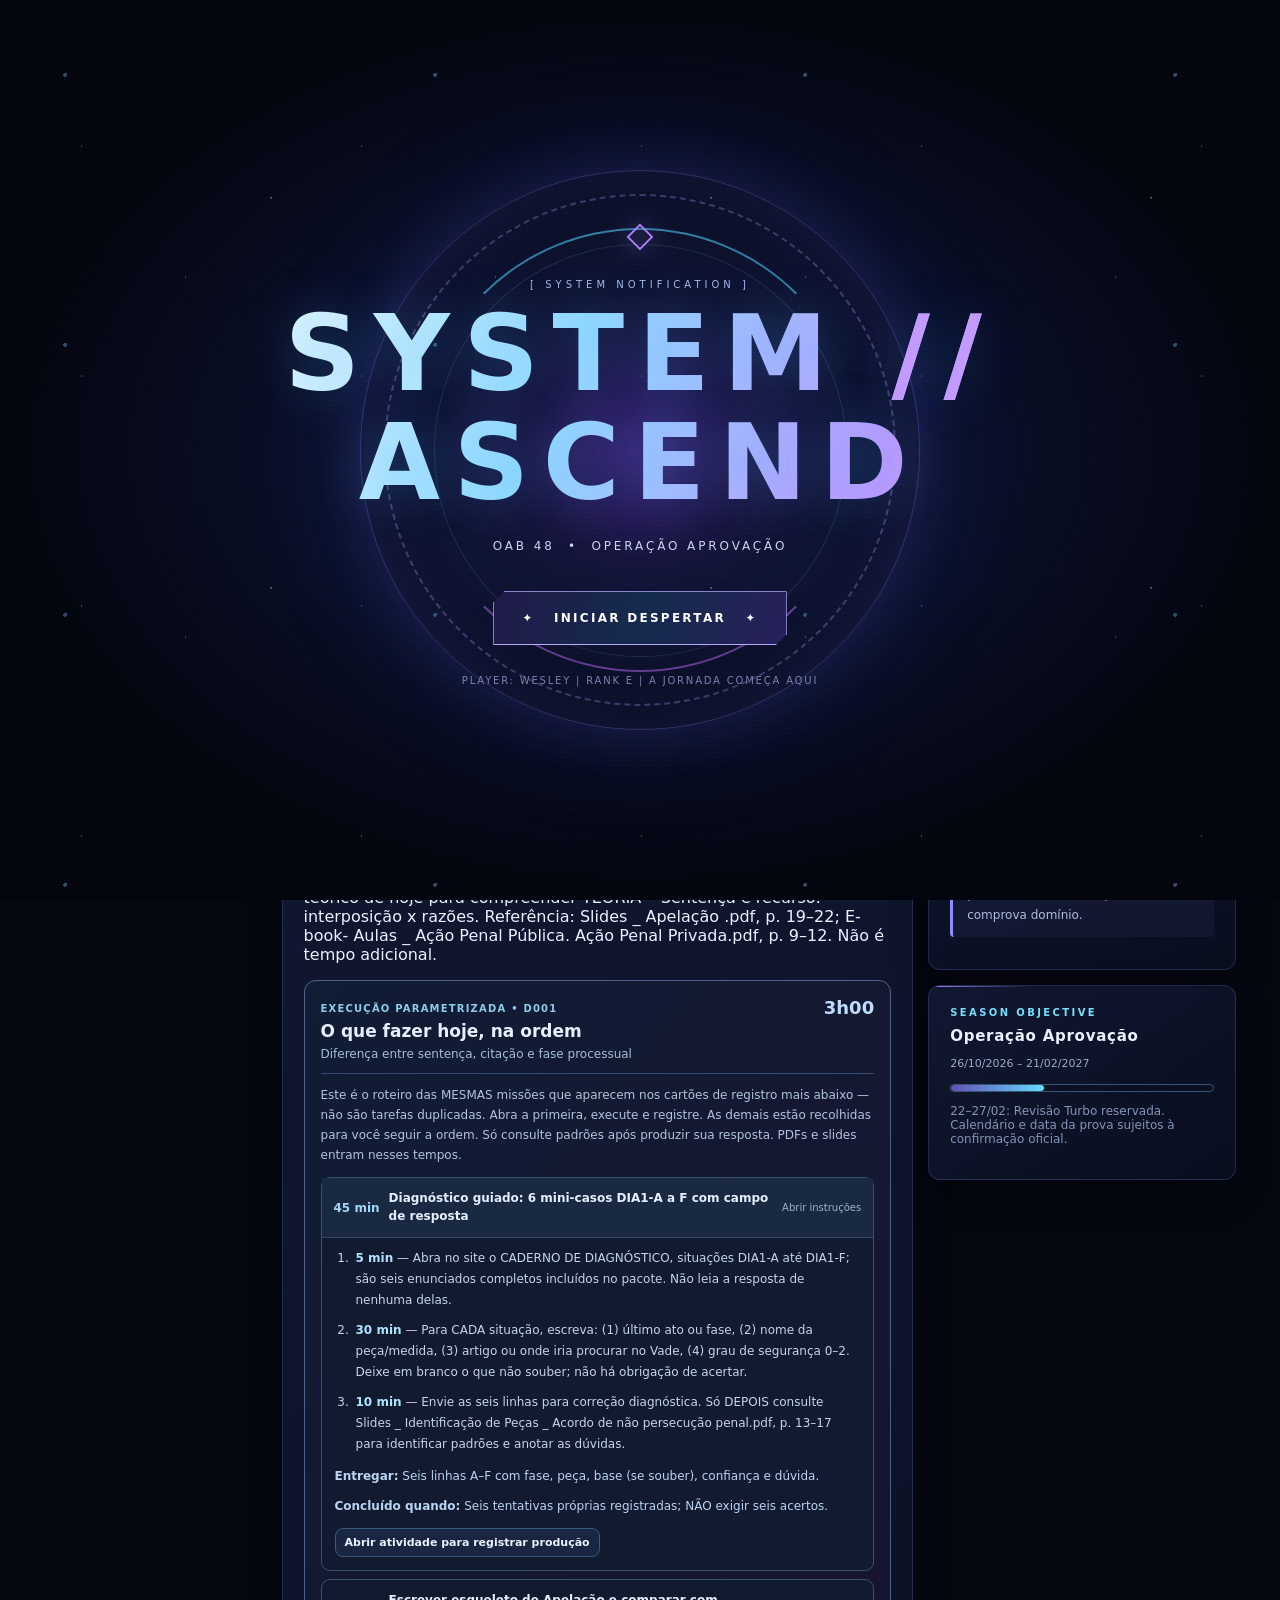
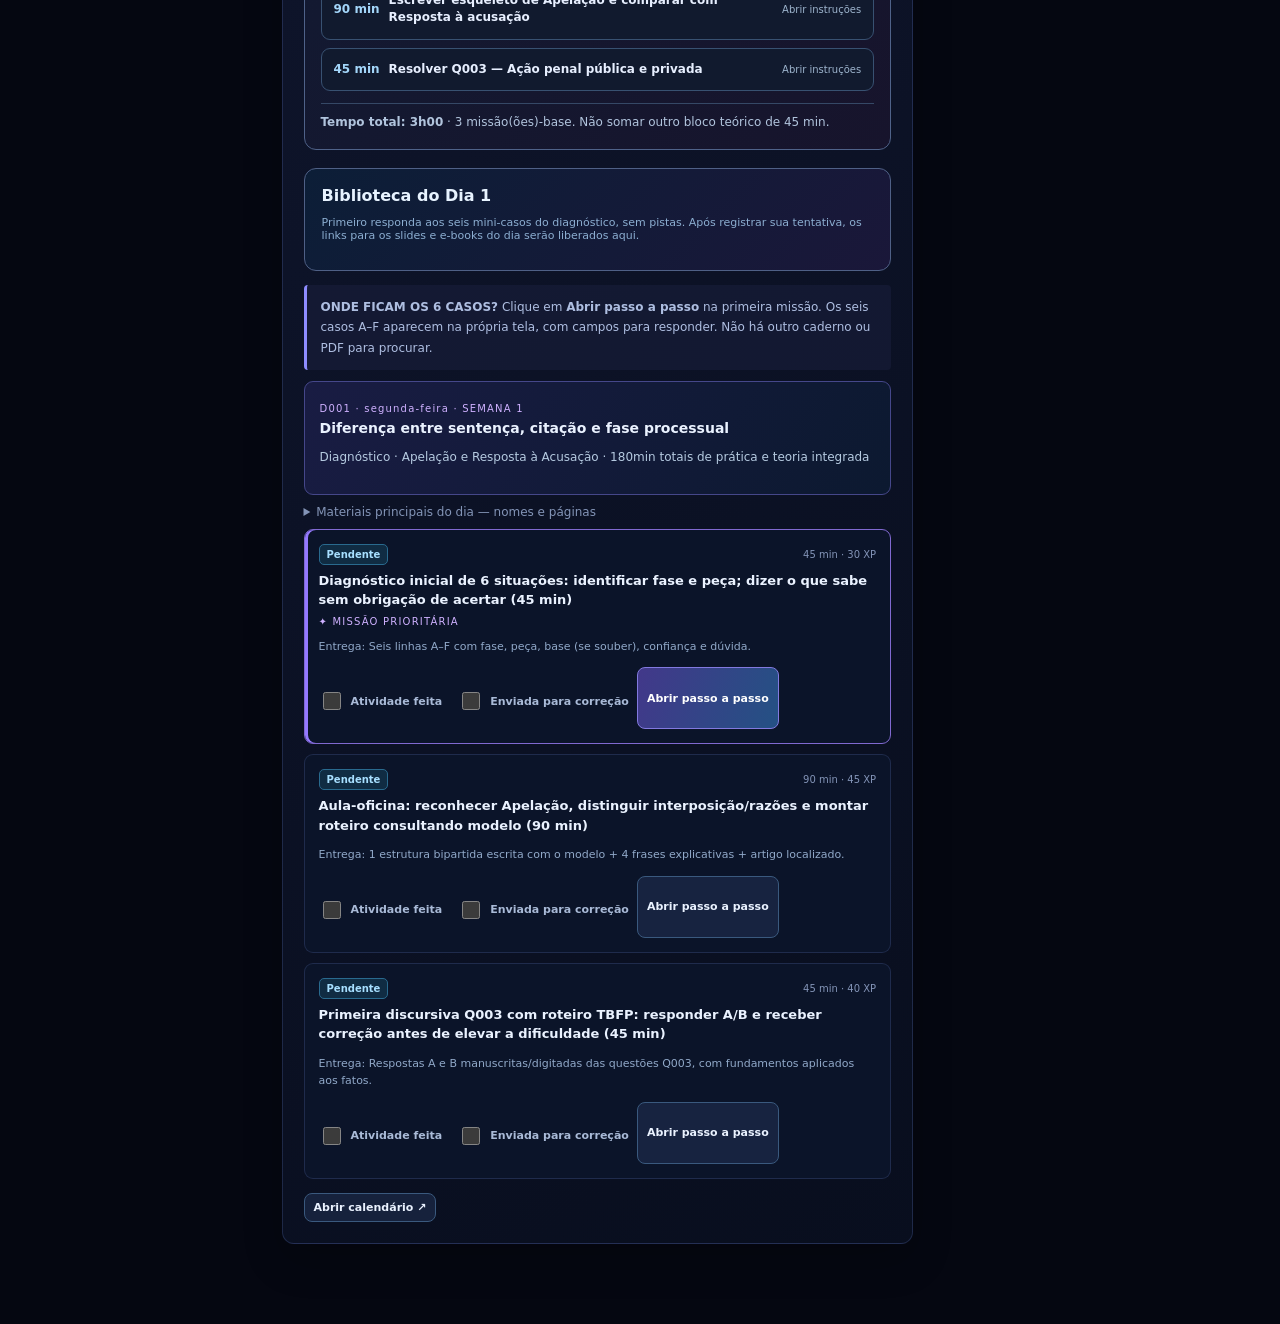
==== commit 25c8bc1c: "Load lightweight mission checklist without legacy form fields" ====
--- a/index.html
+++ b/index.html
@@ -48,4 +48,4 @@
 <dialog class="dialog" id="missionDialog"><header><h2 id="missionDialogTitle">Registro da missão</h2><button class="close-btn" data-close="missionDialog" aria-label="Fechar">×</button></header><p class="subheading" id="missionDialogHelp"></p><div id="v12MissionOutline" class="v12-mission-outline"></div><div id="v12MissionAction"></div><div id="addendumMission"></div><form id="missionForm"><input type="hidden" name="id"><label>Produção realizada / evidência (obrigatória)</label><textarea name="evidence" required minlength="10" placeholder="Descreva o que escreveu, a produção enviada e a referência da correção."></textarea><label>Referência, arquivo ou link da produção (opcional)</label><input name="evidence_link" placeholder="Ex.: foto manuscrita, documento, link"><div class="form-row"><div><label>Materiais utilizados (informação da tentativa)</label><select name="materials_mode"><option value="">Não informado</option><option value="sem_consulta">Sem consulta</option><option value="vade">Somente Vade Mecum</option><option value="slides_ebooks">Slides ou e-books</option><option value="modelo">Modelo de peça / roteiro</option><option value="outros">Outros / combinação</option></select></div><div><label>Detalhes da consulta (opcional)</label><input name="materials_notes" maxlength="350" placeholder="Ex.: Vade CP/CPP, slides pp. 19–22"></div></div><div class="form-row"><div><label>Tempo efetivo real (min)</label><input name="actual_minutes" type="number" min="0" max="9999" step="1"></div><div><label>Etapa efetivamente realizada</label><select name="learning_stage"><option value="reconhecimento">Reconhecimento / fundamento</option><option value="guiado">Com modelo / orientado</option><option value="integral_consulta">Integral com consulta</option><option value="autonomo">Integral sem modelo</option></select></div></div><div class="actions"><button class="btn primary" type="submit">Salvar tentativa no ASCEND</button><button type="button" class="btn" id="copyMissionInDialog"><span aria-hidden="true">⧉</span> Copiar para o ChatGPT</button></div><p class="muted small" id="copyMissionNote">Salvar registra no navegador; copiar prepara um texto para você colar nesta conversa. Não há envio automático ao ChatGPT.</p></form><hr><div id="validateBlock" class="hidden"><h3 class="heading">Validação após correção</h3><p class="subheading">Só registre uma validação que realmente ocorreu. Esta ação é manual; o aplicativo não corrige respostas.</p><form id="validateForm"><input type="hidden" name="id"><label>O que o mentor verificou ou corrigiu? (obrigatório)</label><textarea name="correction" required minlength="10"></textarea><div class="form-row"><div><label>Resultado do treinamento</label><select name="outcome"><option value="validado">Produção validada</option><option value="ajustar">Precisa de nova tentativa</option></select></div><div><label>Peça produzida integralmente?</label><select name="is_full_piece"><option value="false">Não</option><option value="true">Sim, com correção</option></select></div></div><div class="form-row"><div><label>Modelo utilizado?</label><select name="used_model"><option value="true">Sim</option><option value="false">Não</option></select></div><div><label>Identificador da correção</label><input name="correction_ref" placeholder="Ex.: chat, espelho, data" required></div></div><button class="btn primary">Registrar resultado verificado</button></form></div></dialog>
 <dialog class="dialog" id="gradeDialog"><header><h2 id="gradeDialogTitle">Registrar correção</h2><button class="close-btn" data-close="gradeDialog">×</button></header><p class="subheading">Não invente notas. Quando houver espelho oficial, cite-o; caso contrário, classifique a avaliação como pedagógica.</p><form id="gradeForm"><input type="hidden" name="type"><label>Peça, questão, simulado ou caso</label><input name="topic" required maxlength="160"><div class="form-row"><div><label>Data da correção</label><input name="date" type="date" required></div><div><label>Base da avaliação</label><select name="basis"><option value="Pedagógica">Pedagógica</option><option value="Espelho oficial identificado">Espelho oficial identificado</option></select></div></div><div class="form-row"><div><label>Nota da peça / questão</label><input name="score" type="number" min="0" max="10" step=".01" required></div><div><label>Máximo da peça / questão</label><input name="max" type="number" min=".01" max="10" step=".01" value="5" required></div></div><div id="simGradeFields" class="hidden"><div class="form-row"><div><label>Nota das discursivas (0–5)</label><input name="disc_score" type="number" min="0" max="5" step=".01"></div><div><label>Peça + 4 A/B concluídas?</label><select name="complete"><option value="false">Não</option><option value="true">Sim, com correção</option></select></div></div></div><div class="form-row"><div><label>Modalidade de aprendizagem</label><select name="learning_stage"><option value="guiado">Com apoio</option><option value="integral_consulta">Integral com Vade</option><option value="autonomo">Sem modelo</option></select></div><div><label>Peça integral corrigida?</label><select name="is_full_piece"><option value="false">Não</option><option value="true">Sim</option></select></div></div><label>Correção aplicada / referência do espelho (obrigatória)</label><textarea name="feedback" required minlength="12"></textarea><div id="addendumGrade"></div><button class="btn primary">Salvar avaliação documentada</button></form></dialog>
 <div class="snackbar hidden" id="snackbar" role="status" aria-live="polite"></div>
-<link rel="stylesheet" href="./ascend-v12.css"><link rel="stylesheet" href="./ascend-dia1.css"><link rel="stylesheet" href="./ascend-teoria.css"><link rel="stylesheet" href="./ascend-qualidade.css"><script src="./ascend-v3.js" defer></script><script src="./ascend-v12.js" defer></script><script src="./ascend-dia1.js" defer></script><script src="./ascend-curriculo.js" defer></script><script src="./ascend-teoria.js" defer></script><script src="./ascend-qualidade.js" defer></script><link rel="stylesheet" href="./ascend-otimizado.css"><script src="./ascend-otimizado.js" defer></script><script src="./ascend-lacunas.js" defer></script><script src="./ascend-espelhos.js" defer></script><link rel="stylesheet" href="./ascend-adendo.css"><script src="./ascend-adendo.js" defer></script><link rel="stylesheet" href="./ascend-biblioteca.css"><script src="./ascend-biblioteca.js" defer></script><link rel="stylesheet" href="./ascend-copiar.css"><script src="./ascend-copiar.js" defer></script><link rel="stylesheet" href="./ascend-roteiro.css"><script src="./ascend-roteiro.js" defer></script><link rel="stylesheet" href="./ascend-105.css"><script src="./ascend-105.js" defer></script></body></html>+<link rel="stylesheet" href="./ascend-v12.css"><link rel="stylesheet" href="./ascend-dia1.css"><link rel="stylesheet" href="./ascend-teoria.css"><link rel="stylesheet" href="./ascend-qualidade.css"><script src="./ascend-v3.js" defer></script><script src="./ascend-v12.js" defer></script><script src="./ascend-dia1.js" defer></script><script src="./ascend-curriculo.js" defer></script><script src="./ascend-teoria.js" defer></script><script src="./ascend-qualidade.js" defer></script><link rel="stylesheet" href="./ascend-otimizado.css"><script src="./ascend-otimizado.js" defer></script><script src="./ascend-lacunas.js" defer></script><script src="./ascend-espelhos.js" defer></script><link rel="stylesheet" href="./ascend-adendo.css"><script src="./ascend-adendo.js" defer></script><link rel="stylesheet" href="./ascend-biblioteca.css"><script src="./ascend-biblioteca.js" defer></script><link rel="stylesheet" href="./ascend-copiar.css"><script src="./ascend-copiar.js" defer></script><link rel="stylesheet" href="./ascend-roteiro.css"><script src="./ascend-roteiro.js" defer></script><link rel="stylesheet" href="./ascend-105.css"><script src="./ascend-105.js" defer></script><style>.ascend-old-field{display:none!important}.ascend-checklist{display:flex;gap:16px;flex-wrap:wrap;padding:10px 0}.ascend-checklist label{display:inline-flex;align-items:center;gap:7px;cursor:pointer;font-weight:600}.ascend-checklist input{width:18px;height:18px;accent-color:#8c74ef}</style><script src="./ascend-checklist.js" defer></script></body></html>
--- a/ascend-105.css
+++ b/ascend-105.css
@@ -0,0 +1,11 @@
+
+/* ASCEND — reprogramação 09/11 a 21/02: não interfere nas telas anteriores */
+.plan105-status{background:linear-gradient(125deg,#142640,#1b1c3e);border:1px solid #58729e;border-left:4px solid #7fcbfa;border-radius:12px;padding:13px 17px;margin-bottom:15px}
+.plan105-status>b{color:#d8f0ff;letter-spacing:.05em;font-size:13px}
+.plan105-status p{font-size:12px;line-height:1.7;margin:7px 0;color:#b4d0eb}
+.plan105-binding{margin-top:15px;background:#0e1e36;border:1px solid #465d81;border-radius:10px;padding:15px}
+.plan105-binding label{font-size:11px;margin-top:10px;display:block;color:#bbd6ed}
+.plan105-binding select{max-width:100%;width:100%;margin:6px 0 12px}
+#plan105Info{font-size:12px;line-height:1.7;margin:14px 0;padding:12px;border-left:3px solid #87bdf0}
+#plan105Banner{margin-bottom:4px}
+@media(max-width:750px){#plan105Banner{padding:0 4px}.plan105-status{padding:11px}#activatePlan105,#restorePlan119{width:100%}}
